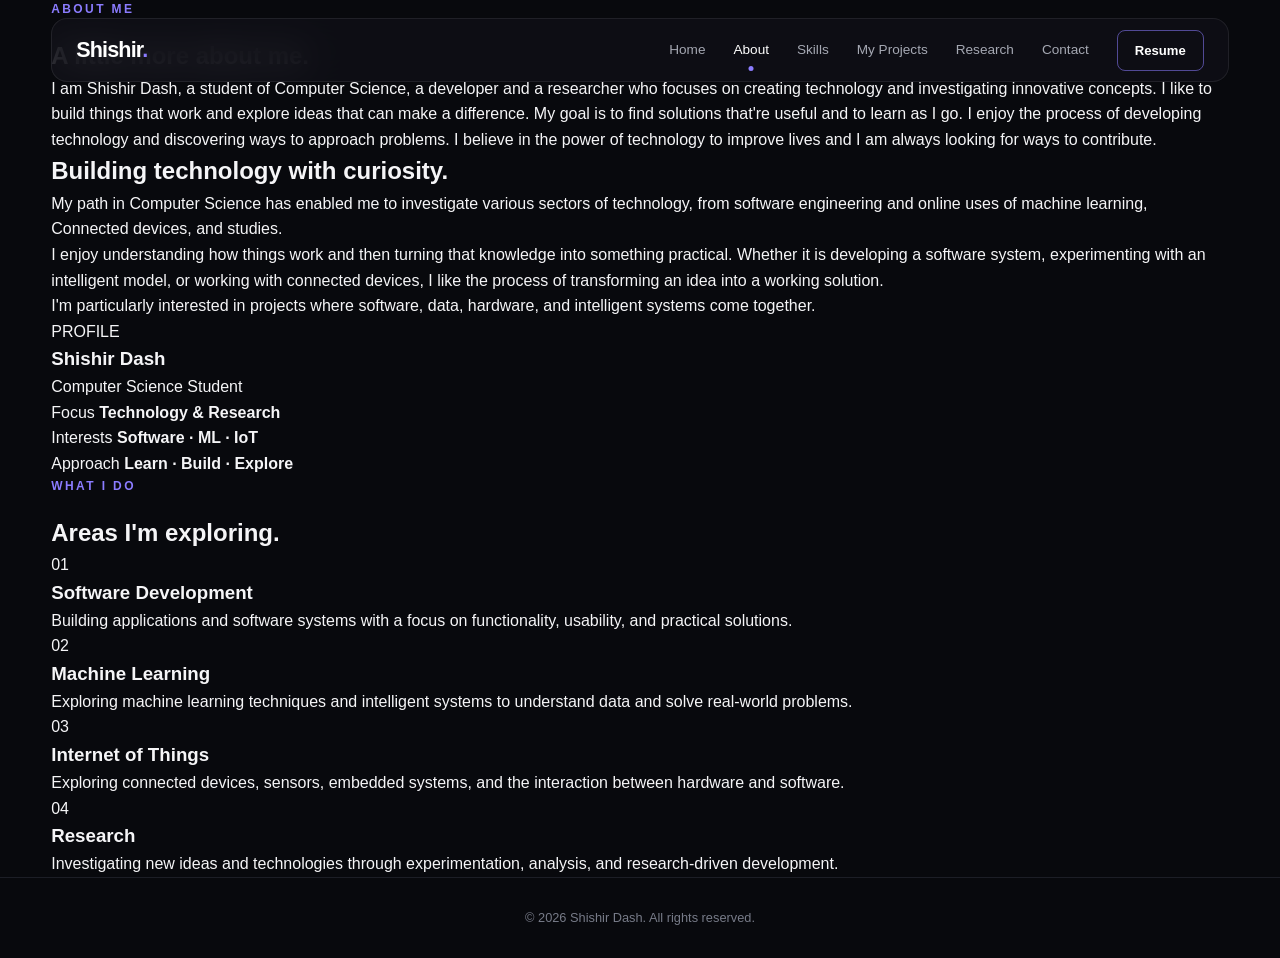
==== about.html @ 356324a4 "Create about.html" ====
<!DOCTYPE html>
<html lang="en">

<head>

    <meta charset="UTF-8">

    <meta name="viewport"
          content="width=device-width, initial-scale=1.0">

    <meta name="description"
          content="About Shishir Dash - Computer Science Student, Developer and Researcher">

    <title>About | Shishir Dash</title>

    <link rel="stylesheet" href="style.css">

</head>


<body>


    <!-- =====================================================
         NAVIGATION BAR
    ====================================================== -->

    <header class="navbar">

        <div class="nav-container">

            <a href="index.html" class="logo">
                Shishir<span>.</span>
            </a>


            <nav class="nav-links" id="navMenu">

                <a href="index.html"
                   class="nav-link">
                    Home
                </a>


                <a href="about.html"
                   class="nav-link active">
                    About
                </a>


                <a href="skills.html"
                   class="nav-link">
                    Skills
                </a>


                <a href="myproject.html"
                   class="nav-link">
                    My Projects
                </a>


                <a href="research.html"
                   class="nav-link">
                    Research
                </a>


                <a href="contact.html"
                   class="nav-link">
                    Contact
                </a>


                <a href="#"
                   class="resume-btn">
                    Resume
                </a>

            </nav>


            <button class="menu-toggle"
                    id="menuToggle"
                    aria-label="Open navigation menu">

                ☰

            </button>

        </div>

    </header>



    <!-- =====================================================
         MAIN CONTENT
    ====================================================== -->

    <main>


        <!-- =================================================
             ABOUT HERO
        ================================================== -->

        <section class="page-hero">

            <div class="container">


                <p class="section-label">
                    ABOUT ME
                </p>


                <h1>
                    A little more
                    <span>about me.</span>
                </h1>


                <p class="page-intro">

                    I am Shishir Dash, a student of Computer Science, a developer and a researcher 
                  who focuses on creating technology and investigating innovative concepts. 
                  I like to build things that work and explore ideas that can make a difference. 
                  My goal is to find solutions that're useful and to learn as I go. 
                  I enjoy the process of developing technology and discovering ways to approach problems. 
                  I believe in the power of technology to improve lives and I am always looking for ways to contribute.

                </p>

            </div>

        </section>



        <!-- =================================================
             ABOUT CONTENT
        ================================================== -->

        <section class="about-page">

            <div class="container">


                <div class="about-page-grid">


                    <!-- LEFT SIDE -->

                    <div class="about-main-text">


                        <h2>
                            Building technology
                            with curiosity.
                        </h2>


                        <p>

                            My path in Computer Science has enabled
                          
                          me to investigate various sectors of technology,
                          
                          from software engineering and online
                          
                          uses of machine learning,
                          
                          Connected devices, and studies.

                        </p>


                        <p>

                            I enjoy understanding how things work and
                            then turning that knowledge into something
                            practical. Whether it is developing a
                            software system, experimenting with an
                            intelligent model, or working with connected
                            devices, I like the process of transforming
                            an idea into a working solution.

                        </p>


                        <p>

                            I'm particularly interested in projects
                            where software, data, hardware, and
                            intelligent systems come together.

                        </p>


                    </div>



                    <!-- RIGHT SIDE -->

                    <div class="about-profile-card">


                        <div class="profile-card-top">

                            <span class="profile-dot"></span>

                            <span>
                                PROFILE
                            </span>

                        </div>


                        <div class="profile-card-content">

                            <h3>
                                Shishir Dash
                            </h3>


                            <p>
                                Computer Science Student
                            </p>


                        </div>


                        <div class="profile-details">


                            <div>

                                <span>
                                    Focus
                                </span>

                                <strong>
                                    Technology & Research
                                </strong>

                            </div>


                            <div>

                                <span>
                                    Interests
                                </span>

                                <strong>
                                    Software · ML · IoT
                                </strong>

                            </div>


                            <div>

                                <span>
                                    Approach
                                </span>

                                <strong>
                                    Learn · Build · Explore
                                </strong>

                            </div>


                        </div>

                    </div>


                </div>

            </div>

        </section>



        <!-- =================================================
             WHAT I DO
        ================================================== -->

        <section class="about-focus">

            <div class="container">


                <p class="section-label">
                    WHAT I DO
                </p>


                <h2>
                    Areas I'm exploring.
                </h2>


                <div class="focus-grid">


                    <div class="focus-card">

                        <span>01</span>

                        <h3>
                            Software Development
                        </h3>

                        <p>
                            Building applications and software
                            systems with a focus on functionality,
                            usability, and practical solutions.
                        </p>

                    </div>


                    <div class="focus-card">

                        <span>02</span>

                        <h3>
                            Machine Learning
                        </h3>

                        <p>
                            Exploring machine learning techniques
                            and intelligent systems to understand
                            data and solve real-world problems.
                        </p>

                    </div>


                    <div class="focus-card">

                        <span>03</span>

                        <h3>
                            Internet of Things
                        </h3>

                        <p>
                            Exploring connected devices, sensors,
                            embedded systems, and the interaction
                            between hardware and software.
                        </p>

                    </div>


                    <div class="focus-card">

                        <span>04</span>

                        <h3>
                            Research
                        </h3>

                        <p>
                            Investigating new ideas and technologies
                            through experimentation, analysis, and
                            research-driven development.
                        </p>

                    </div>


                </div>

            </div>

        </section>


    </main>



    <!-- =====================================================
         FOOTER
    ====================================================== -->

    <footer>

        <p>
            © 2026 Shishir Dash. All rights reserved.
        </p>

    </footer>



    <script src="script.js"></script>

</body>

</html>
---- style.css ----
/* =====================================================
   GLOBAL SETTINGS
===================================================== */

* {
    margin: 0;
    padding: 0;
    box-sizing: border-box;
}

html {
    scroll-behavior: smooth;
}

body {
    background-color: #08090d;
    color: #f5f5f7;

    font-family: Arial, Helvetica, sans-serif;

    line-height: 1.6;

    overflow-x: hidden;
}

a {
    text-decoration: none;
    color: inherit;
}

button {
    font-family: inherit;
}


/* =====================================================
   COLOR VARIABLES
===================================================== */

:root {

    --background: #08090d;

    --background-light: #101218;

    --card: #12141c;

    --text: #f5f5f7;

    --text-muted: #a5a8b3;

    --accent: #8b7cff;

    --accent-light: #b7afff;

    --border: #292c37;
}


/* =====================================================
   CONTAINER
===================================================== */

.container {

    width: min(92%, 1200px);

    margin: 0 auto;
}


/* =====================================================
   NAVIGATION BAR
===================================================== */

.navbar {

    position: fixed;

    top: 0;
    left: 0;

    width: 100%;

    z-index: 1000;

    padding: 18px 0;
}


/* Main navigation container */

.nav-container {

    width: min(92%, 1200px);

    height: 64px;

    margin: 0 auto;

    padding: 0 24px;

    display: flex;

    align-items: center;

    justify-content: space-between;

    background: rgba(15, 16, 23, 0.80);

    border: 1px solid rgba(255, 255, 255, 0.08);

    border-radius: 16px;

    backdrop-filter: blur(18px);

    -webkit-backdrop-filter: blur(18px);
}


/* =====================================================
   LOGO
===================================================== */

.logo {

    color: #ffffff;

    font-size: 1.35rem;

    font-weight: 700;

    letter-spacing: -0.04em;
}

.logo span {

    color: var(--accent);
}


/* =====================================================
   NAVIGATION LINKS
===================================================== */

.nav-links {

    display: flex;

    align-items: center;

    gap: 28px;
}

.nav-link {

    position: relative;

    color: var(--text-muted);

    font-size: 0.85rem;

    font-weight: 500;

    transition: color 0.25s ease;
}

.nav-link:hover {

    color: #ffffff;
}

.nav-link.active {

    color: #ffffff;
}


/* Active navigation indicator */

.nav-link.active::after {

    content: "";

    position: absolute;

    left: 50%;

    bottom: -10px;

    width: 5px;

    height: 5px;

    border-radius: 50%;

    background: var(--accent);

    transform: translateX(-50%);
}


/* =====================================================
   RESUME BUTTON
===================================================== */

.resume-btn {

    padding: 9px 17px;

    border: 1px solid rgba(139, 124, 255, 0.55);

    border-radius: 8px;

    color: #ffffff;

    font-size: 0.82rem;

    font-weight: 600;

    transition: all 0.25s ease;
}

.resume-btn:hover {

    background: var(--accent);

    border-color: var(--accent);
}


/* =====================================================
   MOBILE MENU BUTTON
===================================================== */

.menu-toggle {

    display: none;

    background: transparent;

    border: none;

    color: #ffffff;

    font-size: 1.5rem;

    cursor: pointer;
}


/* =====================================================
   HERO SECTION
===================================================== */

.hero {

    min-height: 100vh;

    padding-top: 150px;

    padding-bottom: 100px;

    display: flex;

    align-items: center;
}


/* Hero layout */

.hero-container {

    width: min(92%, 1200px);

    margin: 0 auto;

    display: grid;

    grid-template-columns: 1.1fr 0.9fr;

    align-items: center;

    gap: 80px;
}


/* =====================================================
   HERO CONTENT
===================================================== */

.hero-content {

    max-width: 680px;
}

.hero-intro {

    color: var(--accent);

    font-size: 0.75rem;

    font-weight: 700;

    letter-spacing: 0.2em;

    margin-bottom: 20px;
}

.hero h1 {

    font-size: clamp(3.5rem, 7vw, 6.5rem);

    line-height: 0.95;

    letter-spacing: -0.07em;

    font-weight: 800;

    color: #ffffff;
}

.hero h2 {

    margin-top: 28px;

    max-width: 650px;

    font-size: clamp(1.5rem, 3vw, 2.4rem);

    line-height: 1.2;

    letter-spacing: -0.04em;

    font-weight: 500;

    color: #d7d8df;
}

.hero h2 span {

    color: var(--accent);
}

.hero-description {

    max-width: 570px;

    margin-top: 25px;

    color: var(--text-muted);

    font-size: 1rem;

    line-height: 1.8;
}


/* =====================================================
   HERO BUTTONS
===================================================== */

.hero-buttons {

    display: flex;

    gap: 12px;

    margin-top: 32px;

    flex-wrap: wrap;
}

.btn {

    display: inline-flex;

    align-items: center;

    justify-content: center;

    padding: 12px 20px;

    border-radius: 9px;

    font-size: 0.85rem;

    font-weight: 700;

    transition: all 0.25s ease;
}


/* Primary button */

.btn-primary {

    background: #ffffff;

    color: #08090d;
}

.btn-primary:hover {

    transform: translateY(-3px);

    background: var(--accent);

    color: #ffffff;
}


/* Secondary button */

.btn-secondary {

    border: 1px solid var(--border);

    color: #ffffff;
}

.btn-secondary:hover {

    transform: translateY(-3px);

    border-color: var(--accent);

    color: var(--accent-light);
}


/* =====================================================
   SOCIAL LINKS
===================================================== */

.hero-social {

    display: flex;

    gap: 25px;

    margin-top: 30px;
}

.hero-social a {

    color: #777b88;

    font-size: 0.8rem;

    transition: color 0.25s ease;
}

.hero-social a:hover {

    color: #ffffff;
}


/* =====================================================
   HERO VISUAL
===================================================== */

.hero-visual {

    display: flex;

    justify-content: center;

    align-items: center;
}


/* =====================================================
   HERO CARD
===================================================== */

.hero-card {

    width: 100%;

    max-width: 430px;

    min-height: 420px;

    padding: 30px;

    display: flex;

    flex-direction: column;

    justify-content: space-between;

    background: var(--card);

    border: 1px solid var(--border);

    border-radius: 24px;

    box-shadow:
        0 30px 80px rgba(0, 0, 0, 0.35);

    position: relative;

    overflow: hidden;
}


/* Card decorative glow */

.hero-card::before {

    content: "";

    position: absolute;

    width: 220px;

    height: 220px;

    top: -80px;

    right: -60px;

    background: var(--accent);

    opacity: 0.12;

    border-radius: 50%;

    filter: blur(50px);
}


/* =====================================================
   HERO CARD TOP
===================================================== */

.hero-card-top {

    display: flex;

    align-items: center;

    gap: 10px;

    color: var(--text-muted);

    font-size: 0.75rem;
}

.status-dot {

    width: 8px;

    height: 8px;

    border-radius: 50%;

    background: var(--accent);

    box-shadow:
        0 0 12px var(--accent);
}


/* =====================================================
   HERO CARD CONTENT
===================================================== */

.hero-card-content {

    position: relative;

    z-index: 1;
}

.code-symbol {

    display: block;

    margin-bottom: 25px;

    color: var(--accent);

    font-family: monospace;

    font-size: 3rem;
}

.hero-card-content h3 {

    font-size: 2.5rem;

    line-height: 1.05;

    letter-spacing: -0.05em;
}

.hero-card-content h3 span {

    color: var(--accent);
}


/* =====================================================
   HERO CARD TECHNOLOGIES
===================================================== */

.hero-card-bottom {

    display: flex;

    gap: 8px;

    flex-wrap: wrap;
}

.hero-card-bottom span {

    padding: 6px 10px;

    border: 1px solid var(--border);

    border-radius: 50px;

    color: var(--text-muted);

    font-size: 0.7rem;
}


/* =====================================================
   ABOUT SECTION
===================================================== */

.about {

    padding: 120px 0;

    border-top: 1px solid #1c1e26;
}

.about-container {

    width: 92%;

    max-width: 1200px;

    margin: 0 auto;
}


/* =====================================================
   ABOUT HEADING
===================================================== */

.about-heading {

    max-width: 700px;

    margin-bottom: 70px;
}

.section-label {

    margin-bottom: 18px;

    color: var(--accent);

    font-size: 0.75rem;

    font-weight: 700;

    letter-spacing: 0.2em;
}

.about-heading h2 {

    font-size: clamp(2.5rem, 5vw, 4.5rem);

    line-height: 1.05;

    letter-spacing: -0.06em;

    color: #ffffff;
}

.about-heading h2 span {

    color: var(--accent);
}


/* =====================================================
   ABOUT CONTENT
===================================================== */

.about-content {

    display: grid;

    grid-template-columns: 0.9fr 1.1fr;

    gap: 80px;

    align-items: start;
}


/* =====================================================
   ABOUT TEXT
===================================================== */

.about-text {

    max-width: 550px;
}

.about-text p {

    margin-bottom: 22px;

    color: var(--text-muted);

    font-size: 1rem;

    line-height: 1.9;
}


/* =====================================================
   INTEREST CARDS
===================================================== */

.about-interests {

    display: grid;

    grid-template-columns: 1fr 1fr;

    gap: 16px;
}

.interest-card {

    padding: 28px;

    background: var(--background-light);

    border: 1px solid var(--border);

    border-radius: 16px;

    transition:
        transform 0.25s ease,
        border-color 0.25s ease;
}

.interest-card:hover {

    transform: translateY(-5px);

    border-color: var(--accent);
}

.interest-number {

    display: block;

    margin-bottom: 25px;

    color: var(--accent);

    font-family: monospace;

    font-size: 0.75rem;
}

.interest-card h3 {

    margin-bottom: 10px;

    color: #ffffff;

    font-size: 1.05rem;
}

.interest-card p {

    color: #777b88;

    font-size: 0.85rem;

    line-height: 1.6;
}


/* =====================================================
   SKILLS SECTION
===================================================== */

.skills {

    padding: 120px 0;

    border-top: 1px solid #1c1e26;
}

.skills h2 {

    margin-top: 10px;

    color: #ffffff;

    font-size: clamp(2.5rem, 5vw, 4rem);

    line-height: 1.05;

    letter-spacing: -0.05em;
}


/* =====================================================
   RESEARCH SECTION
===================================================== */

.research {

    padding: 120px 0;

    border-top: 1px solid #1c1e26;
}

.research h2 {

    margin-top: 10px;

    color: #ffffff;

    font-size: clamp(2.5rem, 5vw, 4rem);

    line-height: 1.05;

    letter-spacing: -0.05em;
}


/* =====================================================
   CONTACT SECTION
===================================================== */

.contact {

    padding: 120px 0;

    border-top: 1px solid #1c1e26;
}

.contact h2 {

    margin-top: 10px;

    color: #ffffff;

    font-size: clamp(2.5rem, 5vw, 4rem);

    line-height: 1.05;

    letter-spacing: -0.05em;
}


/* =====================================================
   FOOTER
===================================================== */

footer {

    padding: 30px 0;

    border-top: 1px solid #1c1e26;

    text-align: center;

    color: #777b88;

    font-size: 0.8rem;
}


/* =====================================================
   TABLET RESPONSIVE
===================================================== */

@media (max-width: 900px) {

    .hero-container {

        grid-template-columns: 1fr;

        gap: 60px;
    }

    .hero-content {

        max-width: 700px;
    }

    .hero-visual {

        justify-content: flex-start;
    }

    .about-content {

        grid-template-columns: 1fr;

        gap: 50px;
    }
}


/* =====================================================
   MOBILE NAVIGATION
===================================================== */

@media (max-width: 800px) {

    .nav-links {

        position: absolute;

        top: 78px;

        left: 0;

        width: 100%;

        padding: 25px;

        display: none;

        flex-direction: column;

        align-items: flex-start;

        gap: 20px;

        background: rgba(15, 16, 23, 0.97);

        border: 1px solid rgba(255, 255, 255, 0.08);

        border-radius: 14px;

        backdrop-filter: blur(18px);

        -webkit-backdrop-filter: blur(18px);
    }

    .nav-links.open {

        display: flex;
    }

    .menu-toggle {

        display: block;
    }
}


/* =====================================================
   MOBILE
===================================================== */

@media (max-width: 600px) {

    .navbar {

        padding: 12px 0;
    }

    .nav-container {

        height: 60px;

        padding: 0 18px;
    }

    .hero {

        padding-top: 140px;

        padding-bottom: 70px;
    }

    .hero-container {

        width: min(92%, 1200px);
    }

    .hero h1 {

        font-size: 3.5rem;
    }

    .hero h2 {

        font-size: 1.5rem;
    }

    .hero-description {

        font-size: 0.9rem;
    }

    .hero-buttons {

        flex-direction: column;

        align-items: stretch;
    }

    .btn {

        width: 100%;
    }

    .hero-card {

        min-height: 350px;

        padding: 25px;
    }

    .hero-card-content h3 {

        font-size: 2rem;
    }

    .code-symbol {

        font-size: 2.5rem;
    }

    .about {

        padding: 90px 0;
    }

    .about-heading {

        margin-bottom: 50px;
    }

    .about-interests {

        grid-template-columns: 1fr;
    }

    .interest-card {

        padding: 24px;
    }

    .skills,
    .research,
    .contact {

        padding: 90px 0;
    }

}
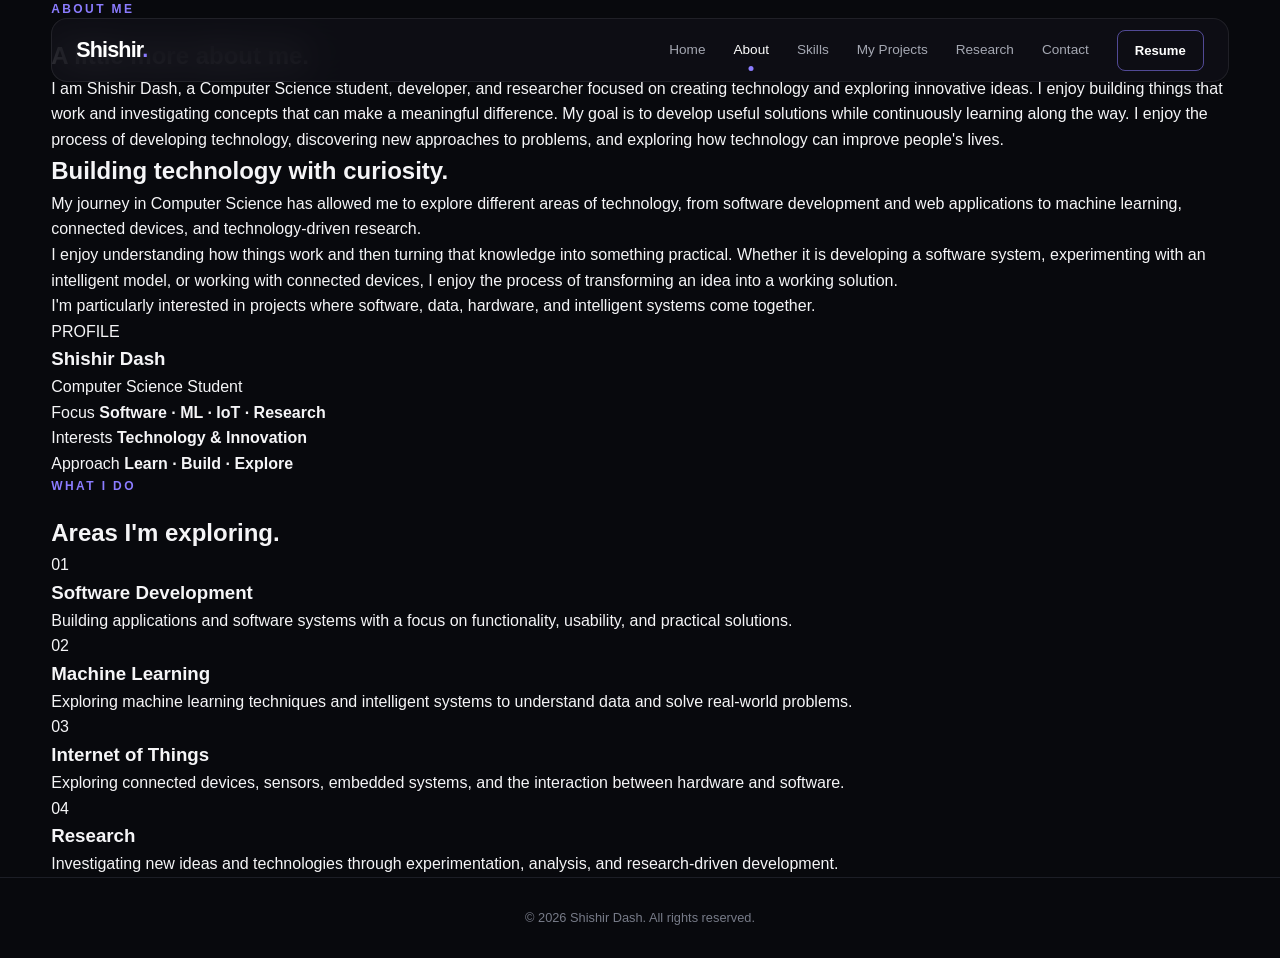
==== commit 2015ade1: "Revise content in about.html for improved readability Refactor about me section for clarity and conc" ====
--- a/about.html
+++ b/about.html
@@ -29,11 +29,16 @@
 
         <div class="nav-container">
 
+
+            <!-- Logo -->
+
             <a href="index.html" class="logo">
                 Shishir<span>.</span>
             </a>
 
 
+            <!-- Navigation Links -->
+
             <nav class="nav-links" id="navMenu">
 
                 <a href="index.html"
@@ -80,6 +85,8 @@
             </nav>
 
 
+            <!-- Mobile Menu Button -->
+
             <button class="menu-toggle"
                     id="menuToggle"
                     aria-label="Open navigation menu">
@@ -116,19 +123,25 @@
 
 
                 <h1>
+
                     A little more
                     <span>about me.</span>
+
                 </h1>
 
 
                 <p class="page-intro">
 
-                    I am Shishir Dash, a student of Computer Science, a developer and a researcher 
-                  who focuses on creating technology and investigating innovative concepts. 
-                  I like to build things that work and explore ideas that can make a difference. 
-                  My goal is to find solutions that're useful and to learn as I go. 
-                  I enjoy the process of developing technology and discovering ways to approach problems. 
-                  I believe in the power of technology to improve lives and I am always looking for ways to contribute.
+                    I am Shishir Dash, a Computer Science student,
+                    developer, and researcher focused on creating
+                    technology and exploring innovative ideas. I enjoy
+                    building things that work and investigating concepts
+                    that can make a meaningful difference. My goal is to
+                    develop useful solutions while continuously learning
+                    along the way. I enjoy the process of developing
+                    technology, discovering new approaches to problems,
+                    and exploring how technology can improve people's
+                    lives.
 
                 </p>
 
@@ -156,22 +169,20 @@
 
 
                         <h2>
+
                             Building technology
                             with curiosity.
+
                         </h2>
 
 
                         <p>
 
-                            My path in Computer Science has enabled
-                          
-                          me to investigate various sectors of technology,
-                          
-                          from software engineering and online
-                          
-                          uses of machine learning,
-                          
-                          Connected devices, and studies.
+                            My journey in Computer Science has allowed
+                            me to explore different areas of technology,
+                            from software development and web applications
+                            to machine learning, connected devices, and
+                            technology-driven research.
 
                         </p>
 
@@ -183,7 +194,7 @@
                             practical. Whether it is developing a
                             software system, experimenting with an
                             intelligent model, or working with connected
-                            devices, I like the process of transforming
+                            devices, I enjoy the process of transforming
                             an idea into a working solution.
 
                         </p>
@@ -229,7 +240,6 @@
                                 Computer Science Student
                             </p>
 
-
                         </div>
 
 
@@ -243,7 +253,7 @@
                                 </span>
 
                                 <strong>
-                                    Technology & Research
+                                    Software · ML · IoT · Research
                                 </strong>
 
                             </div>
@@ -256,7 +266,7 @@
                                 </span>
 
                                 <strong>
-                                    Software · ML · IoT
+                                    Technology & Innovation
                                 </strong>
 
                             </div>
@@ -310,69 +320,104 @@
                 <div class="focus-grid">
 
 
+                    <!-- SOFTWARE DEVELOPMENT -->
+
                     <div class="focus-card">
 
-                        <span>01</span>
+                        <span>
+                            01
+                        </span>
+
 
                         <h3>
                             Software Development
                         </h3>
 
-                        <p>
+
+                        <p>
+
                             Building applications and software
                             systems with a focus on functionality,
                             usability, and practical solutions.
-                        </p>
-
-                    </div>
-
+
+                        </p>
+
+                    </div>
+
+
+
+                    <!-- MACHINE LEARNING -->
 
                     <div class="focus-card">
 
-                        <span>02</span>
+                        <span>
+                            02
+                        </span>
+
 
                         <h3>
                             Machine Learning
                         </h3>
 
-                        <p>
+
+                        <p>
+
                             Exploring machine learning techniques
                             and intelligent systems to understand
                             data and solve real-world problems.
-                        </p>
-
-                    </div>
-
+
+                        </p>
+
+                    </div>
+
+
+
+                    <!-- INTERNET OF THINGS -->
 
                     <div class="focus-card">
 
-                        <span>03</span>
+                        <span>
+                            03
+                        </span>
+
 
                         <h3>
                             Internet of Things
                         </h3>
 
-                        <p>
+
+                        <p>
+
                             Exploring connected devices, sensors,
                             embedded systems, and the interaction
                             between hardware and software.
-                        </p>
-
-                    </div>
-
+
+                        </p>
+
+                    </div>
+
+
+
+                    <!-- RESEARCH -->
 
                     <div class="focus-card">
 
-                        <span>04</span>
+                        <span>
+                            04
+                        </span>
+
 
                         <h3>
                             Research
                         </h3>
 
-                        <p>
+
+                        <p>
+
                             Investigating new ideas and technologies
                             through experimentation, analysis, and
                             research-driven development.
+
                         </p>
 
                     </div>
@@ -403,8 +448,13 @@
 
 
 
+    <!-- =====================================================
+         JAVASCRIPT
+    ====================================================== -->
+
     <script src="script.js"></script>
 
+
 </body>
 
 </html>
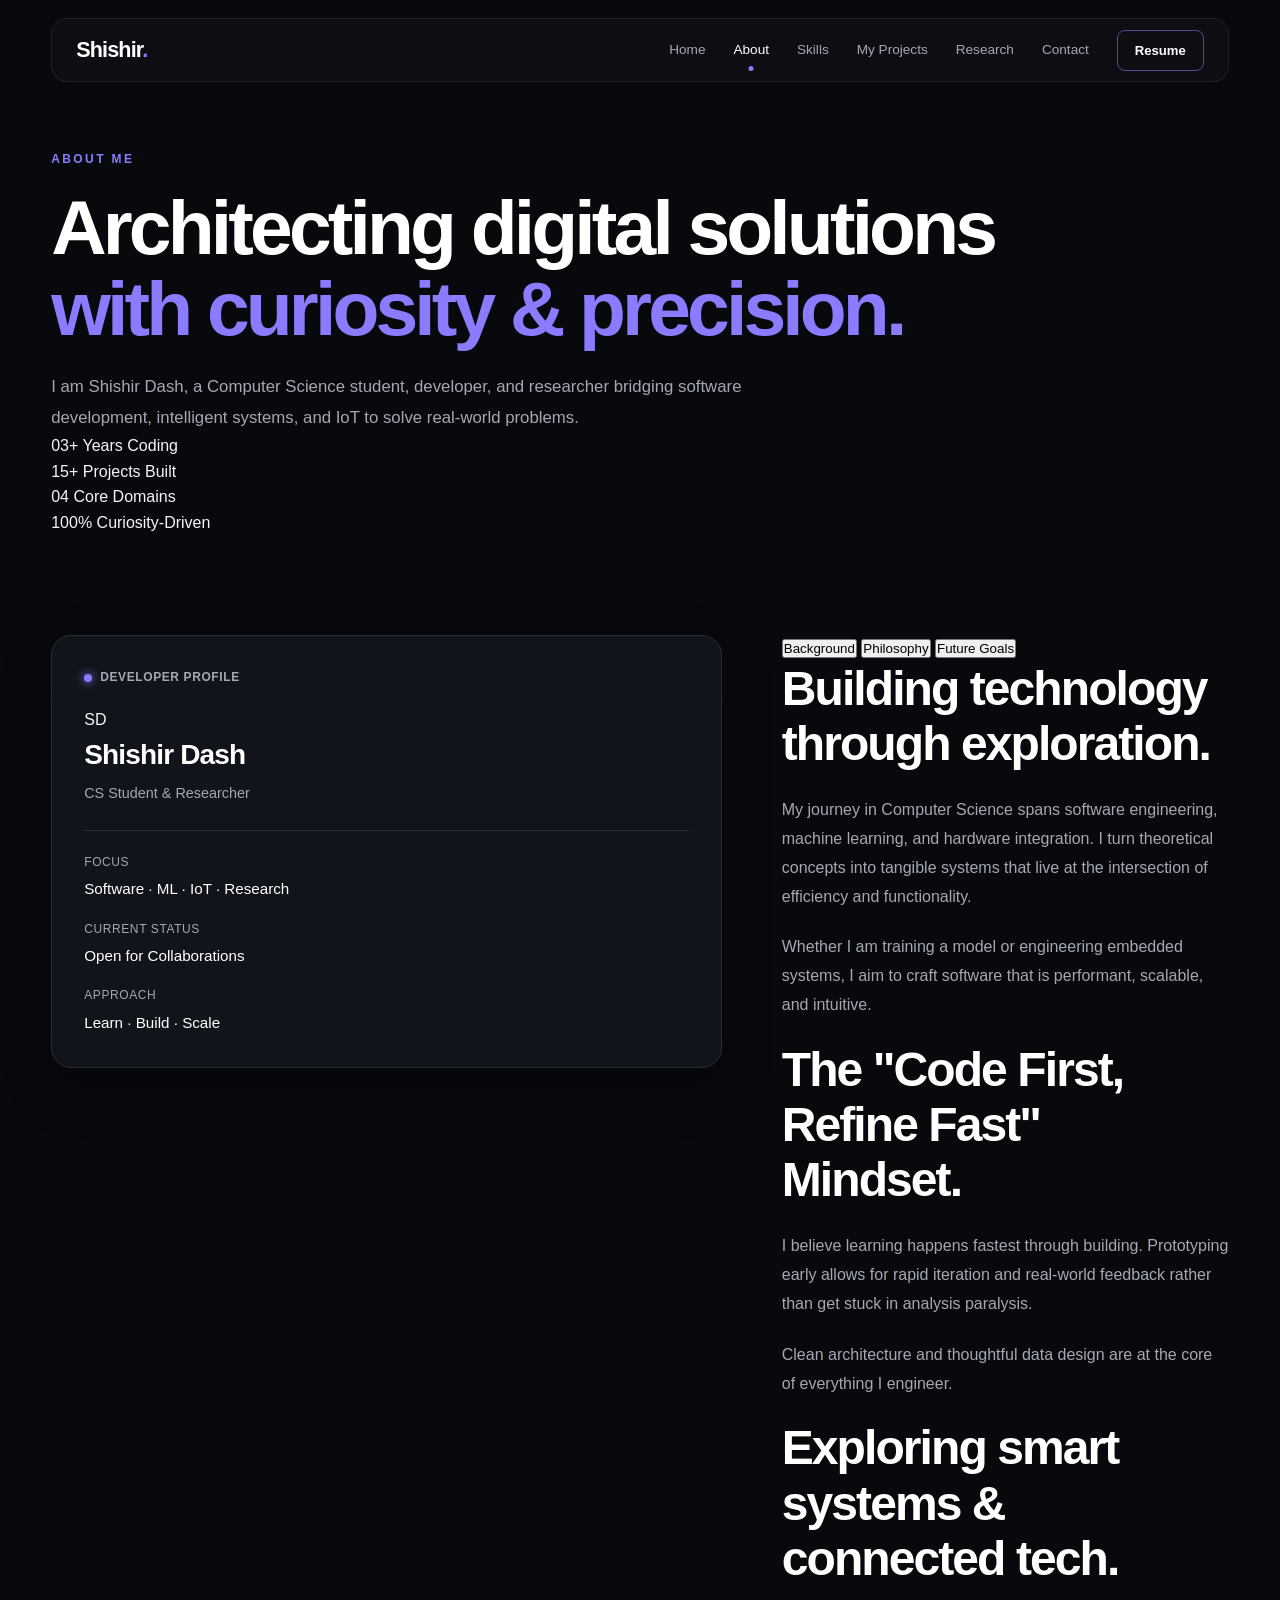
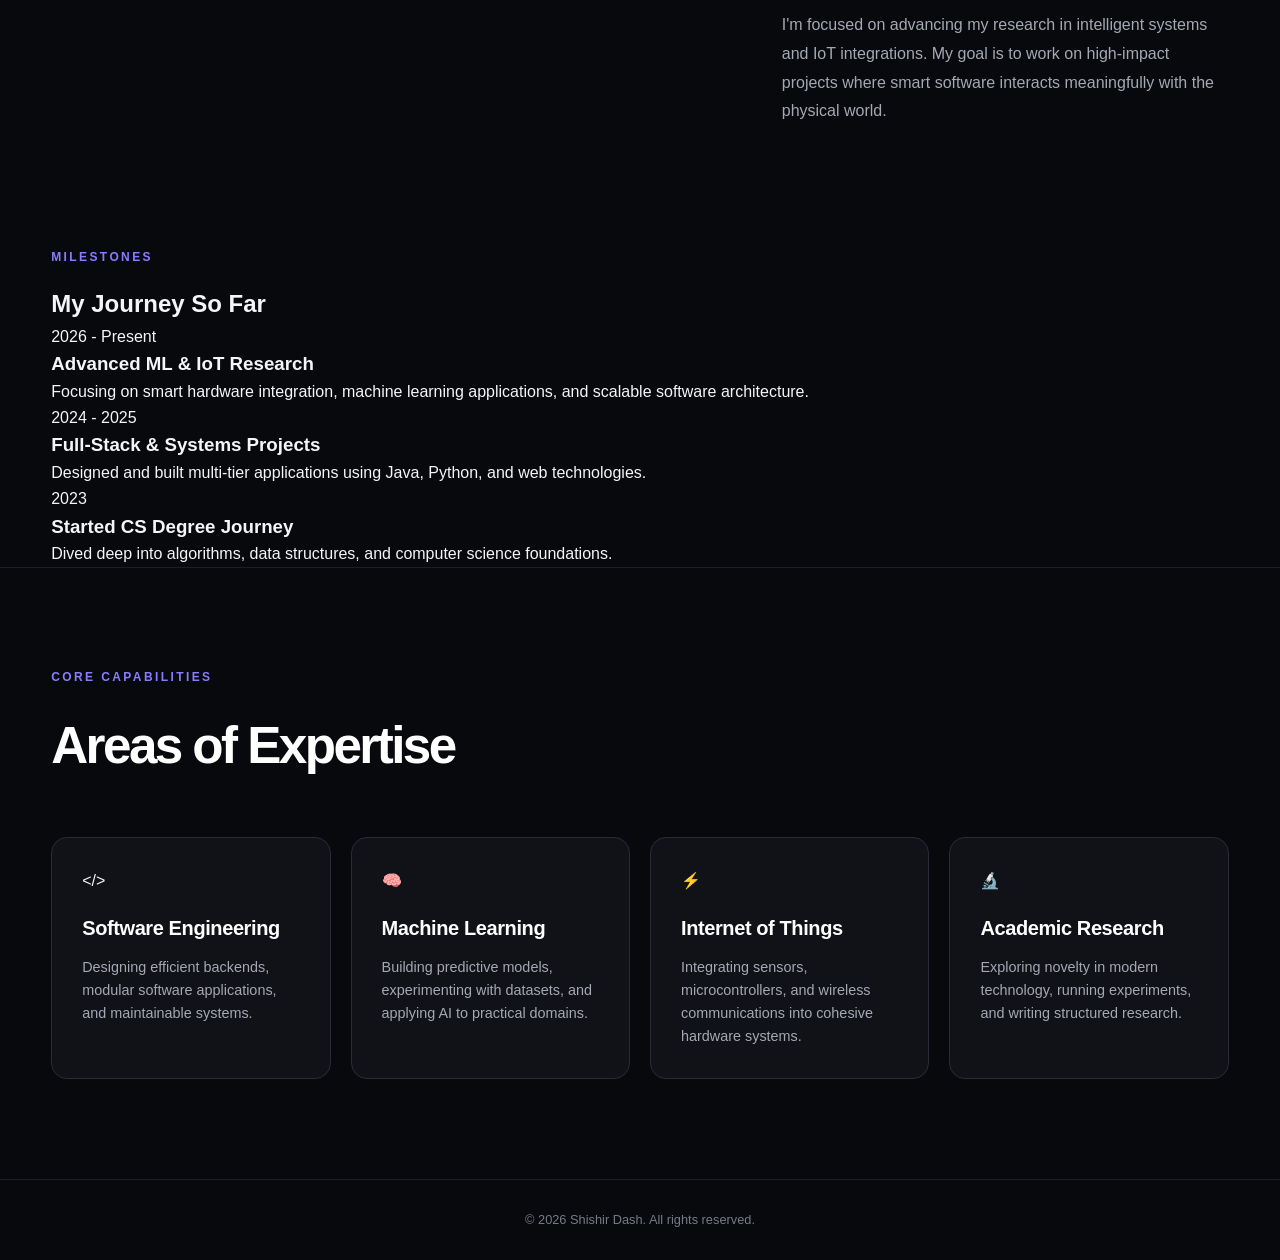
==== commit e27ab22f: "Refactor about.html for improved structure and clarity Updated the about.html file to improve struct" ====
--- a/about.html
+++ b/about.html
@@ -2,459 +2,219 @@
 <html lang="en">
 
 <head>
-
     <meta charset="UTF-8">
-
-    <meta name="viewport"
-          content="width=device-width, initial-scale=1.0">
-
-    <meta name="description"
-          content="About Shishir Dash - Computer Science Student, Developer and Researcher">
-
+    <meta name="viewport" content="width=device-width, initial-scale=1.0">
+    <meta name="description" content="About Shishir Dash - Computer Science Student, Developer and Researcher">
     <title>About | Shishir Dash</title>
-
     <link rel="stylesheet" href="style.css">
-
 </head>
 
-
 <body>
-
 
     <!-- =====================================================
          NAVIGATION BAR
     ====================================================== -->
-
     <header class="navbar">
-
         <div class="nav-container">
-
-
-            <!-- Logo -->
-
-            <a href="index.html" class="logo">
-                Shishir<span>.</span>
-            </a>
-
-
-            <!-- Navigation Links -->
+            <a href="index.html" class="logo">Shishir<span>.</span></a>
 
             <nav class="nav-links" id="navMenu">
-
-                <a href="index.html"
-                   class="nav-link">
-                    Home
-                </a>
-
-
-                <a href="about.html"
-                   class="nav-link active">
-                    About
-                </a>
-
-
-                <a href="skills.html"
-                   class="nav-link">
-                    Skills
-                </a>
-
-
-                <a href="myproject.html"
-                   class="nav-link">
-                    My Projects
-                </a>
-
-
-                <a href="research.html"
-                   class="nav-link">
-                    Research
-                </a>
-
-
-                <a href="contact.html"
-                   class="nav-link">
-                    Contact
-                </a>
-
-
-                <a href="#"
-                   class="resume-btn">
-                    Resume
-                </a>
-
+                <a href="index.html" class="nav-link">Home</a>
+                <a href="about.html" class="nav-link active">About</a>
+                <a href="skills.html" class="nav-link">Skills</a>
+                <a href="myproject.html" class="nav-link">My Projects</a>
+                <a href="research.html" class="nav-link">Research</a>
+                <a href="contact.html" class="nav-link">Contact</a>
+                <a href="#" class="resume-btn">Resume</a>
             </nav>
 
-
-            <!-- Mobile Menu Button -->
-
-            <button class="menu-toggle"
-                    id="menuToggle"
-                    aria-label="Open navigation menu">
-
-                ☰
-
-            </button>
-
+            <button class="menu-toggle" idmenuToggle" aria-label="Open navigation menu">☰</button>
         </div>
-
     </header>
 
-
-
-    <!-- =====================================================
-         MAIN CONTENT
-    ====================================================== -->
-
     <main>
-
-
-        <!-- =================================================
-             ABOUT HERO
-        ================================================== -->
-
+        <!-- =================================================
+             PAGE HERO & STATS
+        ================================================== -->
         <section class="page-hero">
-
-            <div class="container">
-
-
-                <p class="section-label">
-                    ABOUT ME
+            <div class="container">
+                <p class="section-label">ABOUT ME</p>
+                <h1>Architecting digital solutions <br><span>with curiosity & precision.</span></h1>
+                <p class="page-intro">
+                    I am Shishir Dash, a Computer Science student, developer, and researcher bridging software development, intelligent systems, and IoT to solve real-world problems.
                 </p>
 
-
-                <h1>
-
-                    A little more
-                    <span>about me.</span>
-
-                </h1>
-
-
-                <p class="page-intro">
-
-                    I am Shishir Dash, a Computer Science student,
-                    developer, and researcher focused on creating
-                    technology and exploring innovative ideas. I enjoy
-                    building things that work and investigating concepts
-                    that can make a meaningful difference. My goal is to
-                    develop useful solutions while continuously learning
-                    along the way. I enjoy the process of developing
-                    technology, discovering new approaches to problems,
-                    and exploring how technology can improve people's
-                    lives.
-
-                </p>
-
-            </div>
-
-        </section>
-
-
-
-        <!-- =================================================
-             ABOUT CONTENT
-        ================================================== -->
-
+                <!-- Dynamic Quick Stats Grid -->
+                <div class="about-stats-grid">
+                    <div class="stat-card">
+                        <span class="stat-number">03+</span>
+                        <span class="stat-label">Years Coding</span>
+                    </div>
+                    <div class="stat-card">
+                        <span class="stat-number">15+</span>
+                        <span class="stat-label">Projects Built</span>
+                    </div>
+                    <div class="stat-card">
+                        <span class="stat-number">04</span>
+                        <span class="stat-label">Core Domains</span>
+                    </div>
+                    <div class="stat-card">
+                        <span class="stat-number">100%</span>
+                        <span class="stat-label">Curiosity-Driven</span>
+                    </div>
+                </div>
+            </div>
+        </section>
+
+        <!-- =================================================
+             MAIN ABOUT SECTION (PROFILE & TABBED TEXT)
+        ================================================== -->
         <section class="about-page">
-
-            <div class="container">
-
-
+            <div class="container">
                 <div class="about-page-grid">
-
-
-                    <!-- LEFT SIDE -->
-
+                    
+                    <!-- LEFT SIDE: Profile Visual Card -->
+                    <div class="about-profile-card">
+                        <div class="profile-card-top">
+                            <span class="profile-dot"></span>
+                            <span>DEVELOPER PROFILE</span>
+                        </div>
+
+                        <div class="profile-avatar-placeholder">
+                            <span>SD</span>
+                        </div>
+
+                        <div class="profile-card-content">
+                            <h3>Shishir Dash</h3>
+                            <p class="profile-title">CS Student & Researcher</p>
+                        </div>
+
+                        <div class="profile-details">
+                            <div class="detail-item">
+                                <span>Focus</span>
+                                <strong>Software · ML · IoT · Research</strong>
+                            </div>
+                            <div class="detail-item">
+                                <span>Current Status</span>
+                                <strong class="accent-text">Open for Collaborations</strong>
+                            </div>
+                            <div class="detail-item">
+                                <span>Approach</span>
+                                <strong>Learn · Build · Scale</strong>
+                            </div>
+                        </div>
+                    </div>
+
+                    <!-- RIGHT SIDE: Narrative & Interactive Tabs -->
                     <div class="about-main-text">
-
-
-                        <h2>
-
-                            Building technology
-                            with curiosity.
-
-                        </h2>
-
-
-                        <p>
-
-                            My journey in Computer Science has allowed
-                            me to explore different areas of technology,
-                            from software development and web applications
-                            to machine learning, connected devices, and
-                            technology-driven research.
-
-                        </p>
-
-
-                        <p>
-
-                            I enjoy understanding how things work and
-                            then turning that knowledge into something
-                            practical. Whether it is developing a
-                            software system, experimenting with an
-                            intelligent model, or working with connected
-                            devices, I enjoy the process of transforming
-                            an idea into a working solution.
-
-                        </p>
-
-
-                        <p>
-
-                            I'm particularly interested in projects
-                            where software, data, hardware, and
-                            intelligent systems come together.
-
-                        </p>
-
-
-                    </div>
-
-
-
-                    <!-- RIGHT SIDE -->
-
-                    <div class="about-profile-card">
-
-
-                        <div class="profile-card-top">
-
-                            <span class="profile-dot"></span>
-
-                            <span>
-                                PROFILE
-                            </span>
-
-                        </div>
-
-
-                        <div class="profile-card-content">
-
-                            <h3>
-                                Shishir Dash
-                            </h3>
-
-
-                            <p>
-                                Computer Science Student
-                            </p>
-
-                        </div>
-
-
-                        <div class="profile-details">
-
-
-                            <div>
-
-                                <span>
-                                    Focus
-                                </span>
-
-                                <strong>
-                                    Software · ML · IoT · Research
-                                </strong>
-
-                            </div>
-
-
-                            <div>
-
-                                <span>
-                                    Interests
-                                </span>
-
-                                <strong>
-                                    Technology & Innovation
-                                </strong>
-
-                            </div>
-
-
-                            <div>
-
-                                <span>
-                                    Approach
-                                </span>
-
-                                <strong>
-                                    Learn · Build · Explore
-                                </strong>
-
-                            </div>
-
-
-                        </div>
-
-                    </div>
-
-
-                </div>
-
-            </div>
-
-        </section>
-
-
-
-        <!-- =================================================
-             WHAT I DO
-        ================================================== -->
-
+                        <div class="about-tabs">
+                            <button class="tab-btn active" onclick="openTab(event, 'background')">Background</button>
+                            <button class="tab-btn" onclick="openTab(event, 'philosophy')">Philosophy</button>
+                            <button class="tab-btn" onclick="openTab(event, 'goals')">Future Goals</button>
+                        </div>
+
+                        <div id="background" class="tab-content active">
+                            <h2>Building technology through exploration.</h2>
+                            <p>My journey in Computer Science spans software engineering, machine learning, and hardware integration. I turn theoretical concepts into tangible systems that live at the intersection of efficiency and functionality.</p>
+                            <p>Whether I am training a model or engineering embedded systems, I aim to craft software that is performant, scalable, and intuitive.</p>
+                        </div>
+
+                        <div id="philosophy" class="tab-content">
+                            <h2>The "Code First, Refine Fast" Mindset.</h2>
+                            <p>I believe learning happens fastest through building. Prototyping early allows for rapid iteration and real-world feedback rather than get stuck in analysis paralysis.</p>
+                            <p>Clean architecture and thoughtful data design are at the core of everything I engineer.</p>
+                        </div>
+
+                        <div id="goals" class="tab-content">
+                            <h2>Exploring smart systems & connected tech.</h2>
+                            <p>I'm focused on advancing my research in intelligent systems and IoT integrations. My goal is to work on high-impact projects where smart software interacts meaningfully with the physical world.</p>
+                        </div>
+                    </div>
+
+                </div>
+            </div>
+        </section>
+
+        <!-- =================================================
+             EXPERIENCE / TIMELINE SECTION
+        ================================================== -->
+        <section class="about-timeline">
+            <div class="container">
+                <p class="section-label">MILESTONES</p>
+                <h2>My Journey So Far</h2>
+
+                <div class="timeline-container">
+                    <div class="timeline-item">
+                        <div class="timeline-dot"></div>
+                        <div class="timeline-date">2026 - Present</div>
+                        <div class="timeline-content">
+                            <h3>Advanced ML & IoT Research</h3>
+                            <p>Focusing on smart hardware integration, machine learning applications, and scalable software architecture.</p>
+                        </div>
+                    </div>
+
+                    <div class="timeline-item">
+                        <div class="timeline-dot"></div>
+                        <div class="timeline-date">2024 - 2025</div>
+                        <div class="timeline-content">
+                            <h3>Full-Stack & Systems Projects</h3>
+                            <p>Designed and built multi-tier applications using Java, Python, and web technologies.</p>
+                        </div>
+                    </div>
+
+                    <div class="timeline-item">
+                        <div class="timeline-dot"></div>
+                        <div class="timeline-date">2023</div>
+                        <div class="timeline-content">
+                            <h3>Started CS Degree Journey</h3>
+                            <p>Dived deep into algorithms, data structures, and computer science foundations.</p>
+                        </div>
+                    </div>
+                </div>
+            </div>
+        </section>
+
+        <!-- =================================================
+             WHAT I DO GRID
+        ================================================== -->
         <section class="about-focus">
-
-            <div class="container">
-
-
-                <p class="section-label">
-                    WHAT I DO
-                </p>
-
-
-                <h2>
-                    Areas I'm exploring.
-                </h2>
-
+            <div class="container">
+                <p class="section-label">CORE CAPABILITIES</p>
+                <h2>Areas of Expertise</h2>
 
                 <div class="focus-grid">
-
-
-                    <!-- SOFTWARE DEVELOPMENT -->
-
-                    <div class="focus-card">
-
-                        <span>
-                            01
-                        </span>
-
-
-                        <h3>
-                            Software Development
-                        </h3>
-
-
-                        <p>
-
-                            Building applications and software
-                            systems with a focus on functionality,
-                            usability, and practical solutions.
-
-                        </p>
-
-                    </div>
-
-
-
-                    <!-- MACHINE LEARNING -->
-
-                    <div class="focus-card">
-
-                        <span>
-                            02
-                        </span>
-
-
-                        <h3>
-                            Machine Learning
-                        </h3>
-
-
-                        <p>
-
-                            Exploring machine learning techniques
-                            and intelligent systems to understand
-                            data and solve real-world problems.
-
-                        </p>
-
-                    </div>
-
-
-
-                    <!-- INTERNET OF THINGS -->
-
-                    <div class="focus-card">
-
-                        <span>
-                            03
-                        </span>
-
-
-                        <h3>
-                            Internet of Things
-                        </h3>
-
-
-                        <p>
-
-                            Exploring connected devices, sensors,
-                            embedded systems, and the interaction
-                            between hardware and software.
-
-                        </p>
-
-                    </div>
-
-
-
-                    <!-- RESEARCH -->
-
-                    <div class="focus-card">
-
-                        <span>
-                            04
-                        </span>
-
-
-                        <h3>
-                            Research
-                        </h3>
-
-
-                        <p>
-
-                            Investigating new ideas and technologies
-                            through experimentation, analysis, and
-                            research-driven development.
-
-                        </p>
-
-                    </div>
-
-
-                </div>
-
-            </div>
-
-        </section>
-
-
+                    <div class="focus-card">
+                        <div class="focus-icon">&lt;/&gt;</div>
+                        <h3>Software Engineering</h3>
+                        <p>Designing efficient backends, modular software applications, and maintainable systems.</p>
+                    </div>
+
+                    <div class="focus-card">
+                        <div class="focus-icon">🧠</div>
+                        <h3>Machine Learning</h3>
+                        <p>Building predictive models, experimenting with datasets, and applying AI to practical domains.</p>
+                    </div>
+
+                    <div class="focus-card">
+                        <div class="focus-icon">⚡</div>
+                        <h3>Internet of Things</h3>
+                        <p>Integrating sensors, microcontrollers, and wireless communications into cohesive hardware systems.</p>
+                    </div>
+
+                    <div class="focus-card">
+                        <div class="focus-icon">🔬</div>
+                        <h3>Academic Research</h3>
+                        <p>Exploring novelty in modern technology, running experiments, and writing structured research.</p>
+                    </div>
+                </div>
+            </div>
+        </section>
     </main>
 
-
-
-    <!-- =====================================================
-         FOOTER
-    ====================================================== -->
-
     <footer>
-
-        <p>
-            © 2026 Shishir Dash. All rights reserved.
-        </p>
-
+        <p>© 2026 Shishir Dash. All rights reserved.</p>
     </footer>
 
-
-
-    <!-- =====================================================
-         JAVASCRIPT
-    ====================================================== -->
-
     <script src="script.js"></script>
-
-
 </body>
-
 </html>
--- a/style.css
+++ b/style.css
@@ -15,11 +15,8 @@
 body {
     background-color: #08090d;
     color: #f5f5f7;
-
     font-family: Arial, Helvetica, sans-serif;
-
     line-height: 1.6;
-
     overflow-x: hidden;
 }
 
@@ -38,21 +35,13 @@
 ===================================================== */
 
 :root {
-
     --background: #08090d;
-
     --background-light: #101218;
-
     --card: #12141c;
-
     --text: #f5f5f7;
-
     --text-muted: #a5a8b3;
-
     --accent: #8b7cff;
-
     --accent-light: #b7afff;
-
     --border: #292c37;
 }
 
@@ -62,9 +51,7 @@
 ===================================================== */
 
 .container {
-
     width: min(92%, 1200px);
-
     margin: 0 auto;
 }
 
@@ -74,46 +61,26 @@
 ===================================================== */
 
 .navbar {
-
     position: fixed;
-
     top: 0;
     left: 0;
-
     width: 100%;
-
     z-index: 1000;
-
     padding: 18px 0;
 }
 
-
-/* Main navigation container */
-
 .nav-container {
-
     width: min(92%, 1200px);
-
     height: 64px;
-
     margin: 0 auto;
-
     padding: 0 24px;
-
-    display: flex;
-
+    display: flex;
     align-items: center;
-
     justify-content: space-between;
-
     background: rgba(15, 16, 23, 0.80);
-
     border: 1px solid rgba(255, 255, 255, 0.08);
-
     border-radius: 16px;
-
     backdrop-filter: blur(18px);
-
     -webkit-backdrop-filter: blur(18px);
 }
 
@@ -123,18 +90,13 @@
 ===================================================== */
 
 .logo {
-
-    color: #ffffff;
-
+    color: #ffffff;
     font-size: 1.35rem;
-
     font-weight: 700;
-
     letter-spacing: -0.04em;
 }
 
 .logo span {
-
     color: var(--accent);
 }
 
@@ -144,58 +106,34 @@
 ===================================================== */
 
 .nav-links {
-
-    display: flex;
-
+    display: flex;
     align-items: center;
-
     gap: 28px;
 }
 
 .nav-link {
-
     position: relative;
-
-    color: var(--text-muted);
-
+    color: var(--text-muted);
     font-size: 0.85rem;
-
     font-weight: 500;
-
     transition: color 0.25s ease;
 }
 
-.nav-link:hover {
-
-    color: #ffffff;
-}
-
+.nav-link:hover,
 .nav-link.active {
-
-    color: #ffffff;
-}
-
+    color: #ffffff;
+}
 
 /* Active navigation indicator */
-
 .nav-link.active::after {
-
     content: "";
-
     position: absolute;
-
     left: 50%;
-
     bottom: -10px;
-
     width: 5px;
-
     height: 5px;
-
     border-radius: 50%;
-
     background: var(--accent);
-
     transform: translateX(-50%);
 }
 
@@ -205,26 +143,17 @@
 ===================================================== */
 
 .resume-btn {
-
     padding: 9px 17px;
-
     border: 1px solid rgba(139, 124, 255, 0.55);
-
     border-radius: 8px;
-
-    color: #ffffff;
-
+    color: #ffffff;
     font-size: 0.82rem;
-
     font-weight: 600;
-
     transition: all 0.25s ease;
 }
 
 .resume-btn:hover {
-
     background: var(--accent);
-
     border-color: var(--accent);
 }
 
@@ -234,841 +163,567 @@
 ===================================================== */
 
 .menu-toggle {
-
     display: none;
-
     background: transparent;
-
     border: none;
-
-    color: #ffffff;
-
+    color: #ffffff;
     font-size: 1.5rem;
-
     cursor: pointer;
 }
 
 
 /* =====================================================
-   HERO SECTION
+   HERO SECTION (HOME)
 ===================================================== */
 
 .hero {
-
     min-height: 100vh;
-
     padding-top: 150px;
-
     padding-bottom: 100px;
-
-    display: flex;
-
+    display: flex;
     align-items: center;
 }
 
-
-/* Hero layout */
-
 .hero-container {
-
     width: min(92%, 1200px);
-
     margin: 0 auto;
-
     display: grid;
-
     grid-template-columns: 1.1fr 0.9fr;
-
     align-items: center;
-
     gap: 80px;
 }
 
-
-/* =====================================================
-   HERO CONTENT
-===================================================== */
-
 .hero-content {
-
     max-width: 680px;
 }
 
 .hero-intro {
-
     color: var(--accent);
-
     font-size: 0.75rem;
-
     font-weight: 700;
-
     letter-spacing: 0.2em;
-
     margin-bottom: 20px;
 }
 
 .hero h1 {
-
     font-size: clamp(3.5rem, 7vw, 6.5rem);
-
     line-height: 0.95;
-
     letter-spacing: -0.07em;
-
     font-weight: 800;
-
     color: #ffffff;
 }
 
 .hero h2 {
-
     margin-top: 28px;
-
     max-width: 650px;
-
     font-size: clamp(1.5rem, 3vw, 2.4rem);
-
     line-height: 1.2;
-
     letter-spacing: -0.04em;
-
     font-weight: 500;
-
     color: #d7d8df;
 }
 
 .hero h2 span {
-
     color: var(--accent);
 }
 
 .hero-description {
-
     max-width: 570px;
-
     margin-top: 25px;
-
-    color: var(--text-muted);
-
+    color: var(--text-muted);
     font-size: 1rem;
-
     line-height: 1.8;
 }
 
 
 /* =====================================================
-   HERO BUTTONS
+   BUTTONS & SOCIAL LINKS
 ===================================================== */
 
 .hero-buttons {
-
-    display: flex;
-
+    display: flex;
     gap: 12px;
-
     margin-top: 32px;
-
     flex-wrap: wrap;
 }
 
 .btn {
-
     display: inline-flex;
-
     align-items: center;
-
     justify-content: center;
-
     padding: 12px 20px;
-
     border-radius: 9px;
-
     font-size: 0.85rem;
-
     font-weight: 700;
-
     transition: all 0.25s ease;
 }
 
-
-/* Primary button */
-
 .btn-primary {
-
     background: #ffffff;
-
     color: #08090d;
 }
 
 .btn-primary:hover {
-
     transform: translateY(-3px);
-
     background: var(--accent);
-
-    color: #ffffff;
-}
-
-
-/* Secondary button */
+    color: #ffffff;
+}
 
 .btn-secondary {
-
     border: 1px solid var(--border);
-
     color: #ffffff;
 }
 
 .btn-secondary:hover {
-
     transform: translateY(-3px);
-
     border-color: var(--accent);
-
     color: var(--accent-light);
 }
 
-
-/* =====================================================
-   SOCIAL LINKS
-===================================================== */
-
 .hero-social {
-
-    display: flex;
-
+    display: flex;
     gap: 25px;
-
     margin-top: 30px;
 }
 
 .hero-social a {
-
     color: #777b88;
-
     font-size: 0.8rem;
-
     transition: color 0.25s ease;
 }
 
 .hero-social a:hover {
-
-    color: #ffffff;
-}
-
-
-/* =====================================================
-   HERO VISUAL
+    color: #ffffff;
+}
+
+
+/* =====================================================
+   HERO CARD
 ===================================================== */
 
 .hero-visual {
-
-    display: flex;
-
+    display: flex;
     justify-content: center;
-
     align-items: center;
 }
 
-
-/* =====================================================
-   HERO CARD
-===================================================== */
-
 .hero-card {
-
     width: 100%;
-
     max-width: 430px;
-
     min-height: 420px;
-
     padding: 30px;
-
-    display: flex;
-
+    display: flex;
     flex-direction: column;
-
     justify-content: space-between;
-
     background: var(--card);
-
     border: 1px solid var(--border);
-
     border-radius: 24px;
-
-    box-shadow:
-        0 30px 80px rgba(0, 0, 0, 0.35);
-
+    box-shadow: 0 30px 80px rgba(0, 0, 0, 0.35);
     position: relative;
-
     overflow: hidden;
 }
 
-
-/* Card decorative glow */
-
 .hero-card::before {
-
     content: "";
-
     position: absolute;
-
     width: 220px;
-
     height: 220px;
-
     top: -80px;
-
     right: -60px;
-
     background: var(--accent);
-
     opacity: 0.12;
-
     border-radius: 50%;
-
     filter: blur(50px);
 }
 
-
-/* =====================================================
-   HERO CARD TOP
-===================================================== */
-
 .hero-card-top {
-
-    display: flex;
-
+    display: flex;
     align-items: center;
-
     gap: 10px;
-
-    color: var(--text-muted);
-
+    color: var(--text-muted);
     font-size: 0.75rem;
 }
 
 .status-dot {
-
     width: 8px;
-
     height: 8px;
-
     border-radius: 50%;
-
     background: var(--accent);
-
-    box-shadow:
-        0 0 12px var(--accent);
-}
-
-
-/* =====================================================
-   HERO CARD CONTENT
-===================================================== */
+    box-shadow: 0 0 12px var(--accent);
+}
 
 .hero-card-content {
-
     position: relative;
-
     z-index: 1;
 }
 
 .code-symbol {
-
     display: block;
-
     margin-bottom: 25px;
-
     color: var(--accent);
-
     font-family: monospace;
-
     font-size: 3rem;
 }
 
 .hero-card-content h3 {
-
     font-size: 2.5rem;
-
     line-height: 1.05;
-
     letter-spacing: -0.05em;
 }
 
 .hero-card-content h3 span {
-
     color: var(--accent);
 }
 
-
-/* =====================================================
-   HERO CARD TECHNOLOGIES
-===================================================== */
-
 .hero-card-bottom {
-
-    display: flex;
-
+    display: flex;
     gap: 8px;
-
     flex-wrap: wrap;
 }
 
 .hero-card-bottom span {
-
     padding: 6px 10px;
-
     border: 1px solid var(--border);
-
     border-radius: 50px;
-
-    color: var(--text-muted);
-
+    color: var(--text-muted);
     font-size: 0.7rem;
 }
 
 
 /* =====================================================
-   ABOUT SECTION
-===================================================== */
-
-.about {
-
+   ABOUT PAGE STYLES (UPDATED)
+===================================================== */
+
+/* Page Header / Hero */
+.page-hero {
+    padding-top: 150px;
+    padding-bottom: 60px;
+}
+
+.section-label {
+    margin-bottom: 18px;
+    color: var(--accent);
+    font-size: 0.75rem;
+    font-weight: 700;
+    letter-spacing: 0.2em;
+}
+
+.page-hero h1 {
+    font-size: clamp(3rem, 6vw, 5rem);
+    line-height: 1.05;
+    letter-spacing: -0.05em;
+    color: #ffffff;
+    margin-bottom: 24px;
+}
+
+.page-hero h1 span {
+    color: var(--accent);
+}
+
+.page-intro {
+    max-width: 750px;
+    color: var(--text-muted);
+    font-size: 1.05rem;
+    line-height: 1.8;
+}
+
+/* About Layout Grid */
+.about-page {
+    padding: 40px 0 100px;
+}
+
+.about-page-grid {
+    display: grid;
+    grid-template-columns: 1.2fr 0.8fr;
+    gap: 60px;
+    align-items: start;
+}
+
+.about-main-text h2 {
+    font-size: clamp(2rem, 4vw, 3rem);
+    line-height: 1.15;
+    color: #ffffff;
+    margin-bottom: 25px;
+    letter-spacing: -0.04em;
+}
+
+.about-main-text p {
+    color: var(--text-muted);
+    font-size: 1rem;
+    line-height: 1.8;
+    margin-bottom: 22px;
+}
+
+/* Profile Card Side Component */
+.about-profile-card {
+    background: var(--card);
+    border: 1px solid var(--border);
+    border-radius: 20px;
+    padding: 32px;
+    box-shadow: 0 20px 50px rgba(0, 0, 0, 0.25);
+}
+
+.profile-card-top {
+    display: flex;
+    align-items: center;
+    gap: 8px;
+    font-size: 0.75rem;
+    font-weight: 600;
+    letter-spacing: 0.05em;
+    color: var(--text-muted);
+    margin-bottom: 20px;
+}
+
+.profile-dot {
+    width: 8px;
+    height: 8px;
+    background: var(--accent);
+    border-radius: 50%;
+    box-shadow: 0 0 10px var(--accent);
+}
+
+.profile-card-content h3 {
+    font-size: 1.75rem;
+    color: #ffffff;
+    letter-spacing: -0.03em;
+}
+
+.profile-card-content p {
+    color: var(--text-muted);
+    font-size: 0.9rem;
+    margin-top: 4px;
+    margin-bottom: 25px;
+}
+
+.profile-details {
+    display: flex;
+    flex-direction: column;
+    gap: 18px;
+    border-top: 1px solid var(--border);
+    padding-top: 22px;
+}
+
+.profile-details span {
+    display: block;
+    font-size: 0.75rem;
+    color: var(--text-muted);
+    margin-bottom: 4px;
+    text-transform: uppercase;
+    letter-spacing: 0.05em;
+}
+
+.profile-details strong {
+    color: #ffffff;
+    font-size: 0.95rem;
+    font-weight: 500;
+}
+
+/* What I Do Section */
+.about-focus {
+    padding: 100px 0;
+    border-top: 1px solid #1c1e26;
+}
+
+.about-focus h2 {
+    font-size: clamp(2.2rem, 4vw, 3.5rem);
+    color: #ffffff;
+    margin-top: 10px;
+    margin-bottom: 50px;
+    letter-spacing: -0.05em;
+}
+
+.focus-grid {
+    display: grid;
+    grid-template-columns: repeat(auto-fit, minmax(250px, 1fr));
+    gap: 20px;
+}
+
+.focus-card {
+    background: var(--background-light);
+    border: 1px solid var(--border);
+    border-radius: 16px;
+    padding: 30px;
+    transition: transform 0.25s ease, border-color 0.25s ease;
+}
+
+.focus-card:hover {
+    transform: translateY(-5px);
+    border-color: var(--accent);
+}
+
+.focus-card span {
+    color: var(--accent);
+    font-family: monospace;
+    font-size: 0.85rem;
+}
+
+.focus-card h3 {
+    color: #ffffff;
+    margin: 18px 0 12px;
+    font-size: 1.25rem;
+    letter-spacing: -0.02em;
+}
+
+.focus-card p {
+    color: var(--text-muted);
+    font-size: 0.9rem;
+    line-height: 1.6;
+}
+
+
+/* =====================================================
+   OTHER SECTIONS (SKILLS, RESEARCH, CONTACT)
+===================================================== */
+
+.skills,
+.research,
+.contact {
     padding: 120px 0;
-
     border-top: 1px solid #1c1e26;
 }
 
-.about-container {
-
-    width: 92%;
-
-    max-width: 1200px;
-
-    margin: 0 auto;
-}
-
-
-/* =====================================================
-   ABOUT HEADING
-===================================================== */
-
-.about-heading {
-
-    max-width: 700px;
-
-    margin-bottom: 70px;
-}
-
-.section-label {
-
-    margin-bottom: 18px;
-
-    color: var(--accent);
-
-    font-size: 0.75rem;
-
-    font-weight: 700;
-
-    letter-spacing: 0.2em;
-}
-
-.about-heading h2 {
-
-    font-size: clamp(2.5rem, 5vw, 4.5rem);
-
+.skills h2,
+.research h2,
+.contact h2 {
+    margin-top: 10px;
+    color: #ffffff;
+    font-size: clamp(2.5rem, 5vw, 4rem);
     line-height: 1.05;
-
-    letter-spacing: -0.06em;
-
-    color: #ffffff;
-}
-
-.about-heading h2 span {
-
-    color: var(--accent);
-}
-
-
-/* =====================================================
-   ABOUT CONTENT
-===================================================== */
-
-.about-content {
-
-    display: grid;
-
-    grid-template-columns: 0.9fr 1.1fr;
-
-    gap: 80px;
-
-    align-items: start;
-}
-
-
-/* =====================================================
-   ABOUT TEXT
-===================================================== */
-
-.about-text {
-
-    max-width: 550px;
-}
-
-.about-text p {
-
-    margin-bottom: 22px;
-
-    color: var(--text-muted);
-
-    font-size: 1rem;
-
-    line-height: 1.9;
-}
-
-
-/* =====================================================
-   INTEREST CARDS
-===================================================== */
-
-.about-interests {
-
-    display: grid;
-
-    grid-template-columns: 1fr 1fr;
-
-    gap: 16px;
-}
-
-.interest-card {
-
-    padding: 28px;
-
-    background: var(--background-light);
-
-    border: 1px solid var(--border);
-
-    border-radius: 16px;
-
-    transition:
-        transform 0.25s ease,
-        border-color 0.25s ease;
-}
-
-.interest-card:hover {
-
-    transform: translateY(-5px);
-
-    border-color: var(--accent);
-}
-
-.interest-number {
-
-    display: block;
-
-    margin-bottom: 25px;
-
-    color: var(--accent);
-
-    font-family: monospace;
-
-    font-size: 0.75rem;
-}
-
-.interest-card h3 {
-
-    margin-bottom: 10px;
-
-    color: #ffffff;
-
-    font-size: 1.05rem;
-}
-
-.interest-card p {
-
+    letter-spacing: -0.05em;
+}
+
+
+/* =====================================================
+   FOOTER
+===================================================== */
+
+footer {
+    padding: 30px 0;
+    border-top: 1px solid #1c1e26;
+    text-align: center;
     color: #777b88;
-
-    font-size: 0.85rem;
-
-    line-height: 1.6;
-}
-
-
-/* =====================================================
-   SKILLS SECTION
-===================================================== */
-
-.skills {
-
-    padding: 120px 0;
-
-    border-top: 1px solid #1c1e26;
-}
-
-.skills h2 {
-
-    margin-top: 10px;
-
-    color: #ffffff;
-
-    font-size: clamp(2.5rem, 5vw, 4rem);
-
-    line-height: 1.05;
-
-    letter-spacing: -0.05em;
-}
-
-
-/* =====================================================
-   RESEARCH SECTION
-===================================================== */
-
-.research {
-
-    padding: 120px 0;
-
-    border-top: 1px solid #1c1e26;
-}
-
-.research h2 {
-
-    margin-top: 10px;
-
-    color: #ffffff;
-
-    font-size: clamp(2.5rem, 5vw, 4rem);
-
-    line-height: 1.05;
-
-    letter-spacing: -0.05em;
-}
-
-
-/* =====================================================
-   CONTACT SECTION
-===================================================== */
-
-.contact {
-
-    padding: 120px 0;
-
-    border-top: 1px solid #1c1e26;
-}
-
-.contact h2 {
-
-    margin-top: 10px;
-
-    color: #ffffff;
-
-    font-size: clamp(2.5rem, 5vw, 4rem);
-
-    line-height: 1.05;
-
-    letter-spacing: -0.05em;
-}
-
-
-/* =====================================================
-   FOOTER
-===================================================== */
-
-footer {
-
-    padding: 30px 0;
-
-    border-top: 1px solid #1c1e26;
-
-    text-align: center;
-
-    color: #777b88;
-
     font-size: 0.8rem;
 }
 
 
 /* =====================================================
-   TABLET RESPONSIVE
-===================================================== */
-
+   RESPONSIVE MEDIA QUERIES
+===================================================== */
+
+/* Tablet Responsive */
 @media (max-width: 900px) {
-
     .hero-container {
-
         grid-template-columns: 1fr;
-
         gap: 60px;
     }
 
     .hero-content {
-
         max-width: 700px;
     }
 
     .hero-visual {
-
         justify-content: flex-start;
     }
 
-    .about-content {
-
+    .about-page-grid {
         grid-template-columns: 1fr;
-
         gap: 50px;
     }
 }
 
-
-/* =====================================================
-   MOBILE NAVIGATION
-===================================================== */
-
+/* Mobile Navigation */
 @media (max-width: 800px) {
-
     .nav-links {
-
         position: absolute;
-
         top: 78px;
-
         left: 0;
-
         width: 100%;
-
         padding: 25px;
-
         display: none;
-
         flex-direction: column;
-
         align-items: flex-start;
-
         gap: 20px;
-
         background: rgba(15, 16, 23, 0.97);
-
         border: 1px solid rgba(255, 255, 255, 0.08);
-
         border-radius: 14px;
-
         backdrop-filter: blur(18px);
-
         -webkit-backdrop-filter: blur(18px);
     }
 
     .nav-links.open {
-
         display: flex;
     }
 
     .menu-toggle {
-
         display: block;
     }
 }
 
-
-/* =====================================================
-   MOBILE
-===================================================== */
-
+/* Mobile Devices */
 @media (max-width: 600px) {
-
     .navbar {
-
         padding: 12px 0;
     }
 
     .nav-container {
-
         height: 60px;
-
         padding: 0 18px;
     }
 
     .hero {
-
         padding-top: 140px;
-
         padding-bottom: 70px;
     }
 
-    .hero-container {
-
-        width: min(92%, 1200px);
+    .page-hero {
+        padding-top: 120px;
+        padding-bottom: 40px;
     }
 
     .hero h1 {
-
         font-size: 3.5rem;
     }
 
     .hero h2 {
-
         font-size: 1.5rem;
     }
 
-    .hero-description {
-
-        font-size: 0.9rem;
+    .hero-description,
+    .page-intro {
+        font-size: 0.95rem;
     }
 
     .hero-buttons {
-
         flex-direction: column;
-
         align-items: stretch;
     }
 
     .btn {
-
         width: 100%;
     }
 
     .hero-card {
-
         min-height: 350px;
-
         padding: 25px;
     }
 
     .hero-card-content h3 {
-
         font-size: 2rem;
     }
 
     .code-symbol {
-
         font-size: 2.5rem;
     }
 
-    .about {
-
-        padding: 90px 0;
-    }
-
-    .about-heading {
-
-        margin-bottom: 50px;
-    }
-
-    .about-interests {
-
-        grid-template-columns: 1fr;
-    }
-
-    .interest-card {
-
-        padding: 24px;
-    }
-
+    .about-page,
+    .about-focus,
     .skills,
     .research,
     .contact {
-
-        padding: 90px 0;
-    }
-
-}
+        padding: 70px 0;
+    }
+
+    .focus-card {
+        padding: 24px;
+    }
+}
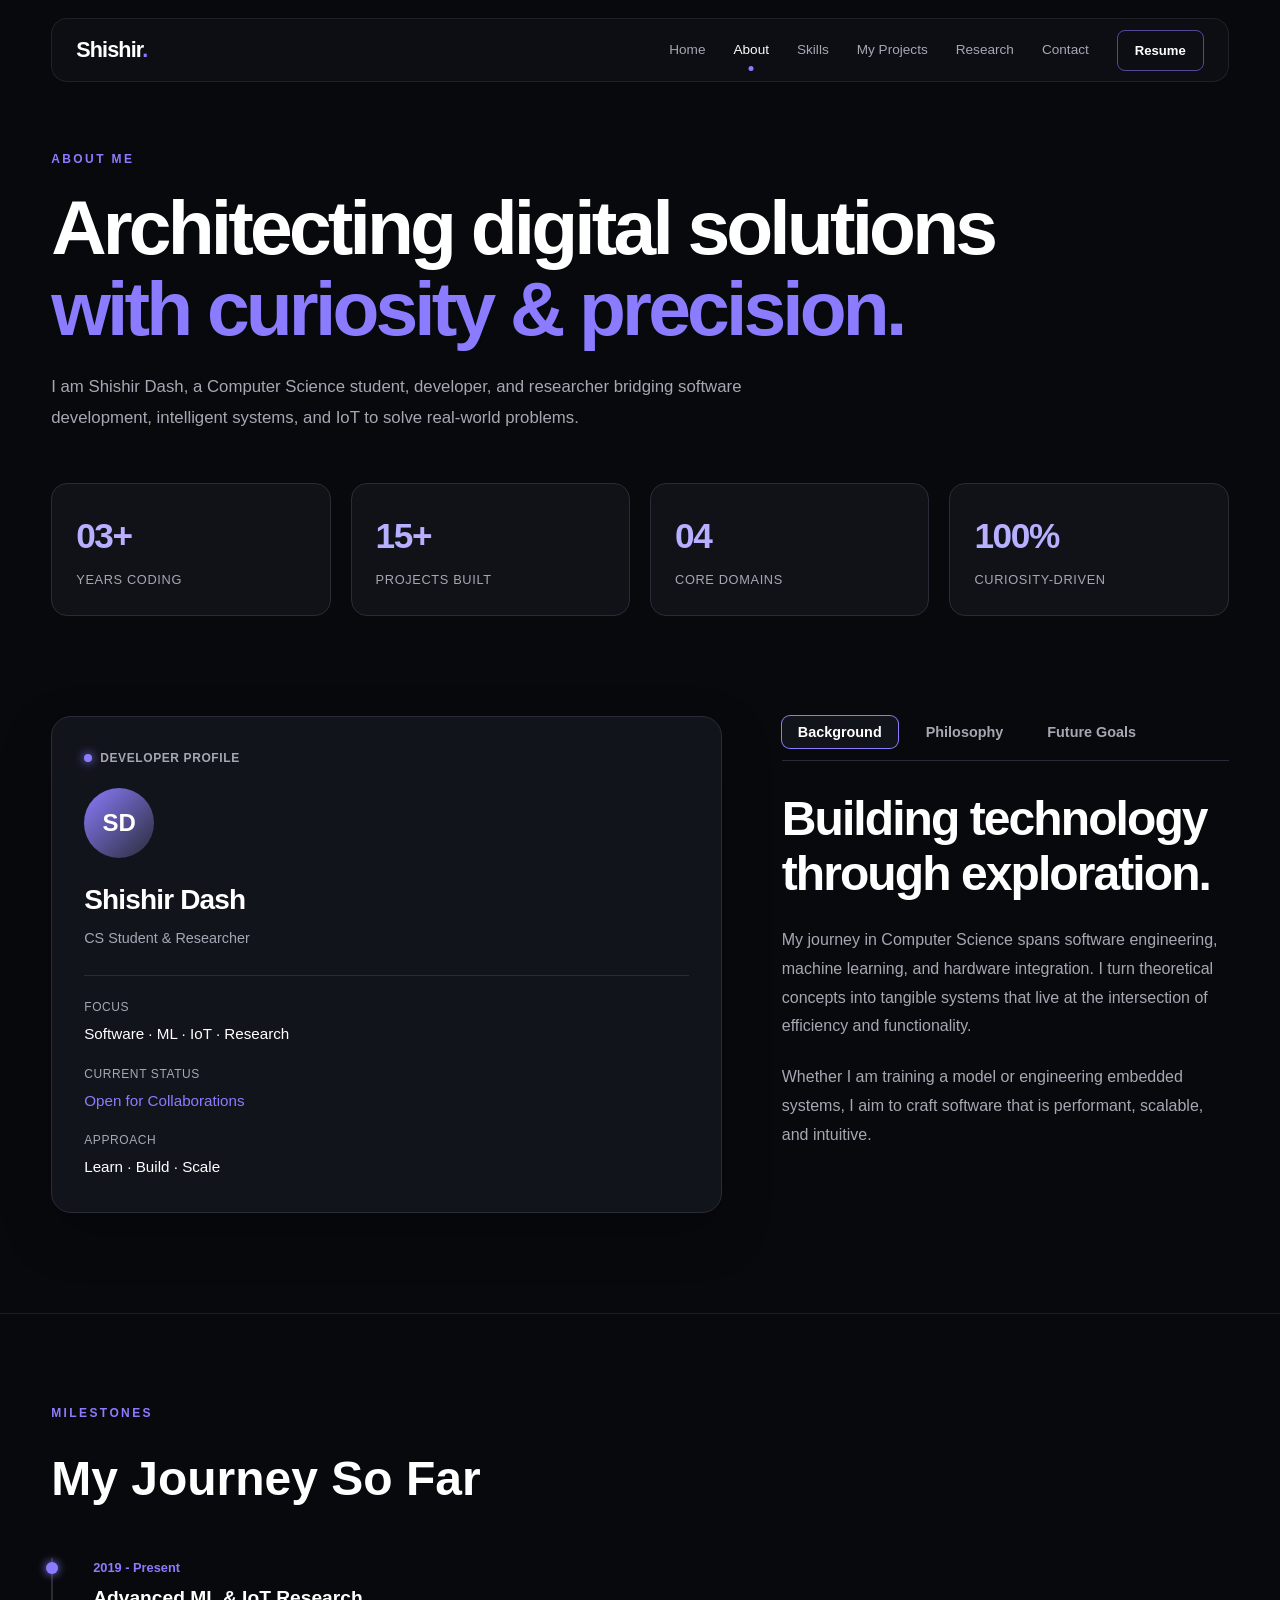
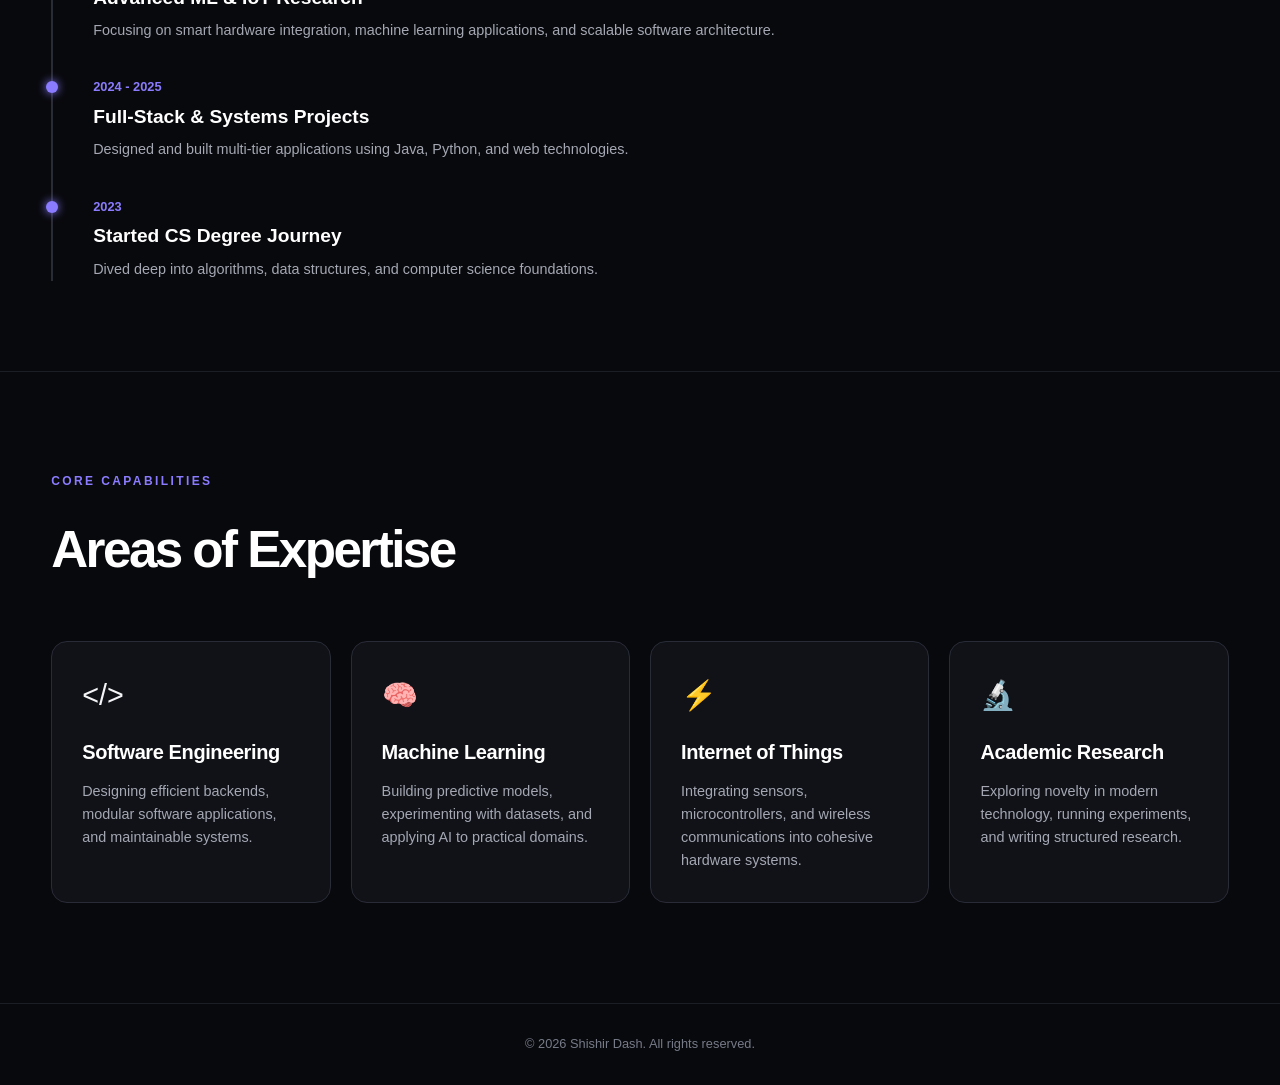
==== commit 2182194c: "Update about.html" ====
--- a/about.html
+++ b/about.html
@@ -146,7 +146,7 @@
                 <div class="timeline-container">
                     <div class="timeline-item">
                         <div class="timeline-dot"></div>
-                        <div class="timeline-date">2026 - Present</div>
+                        <div class="timeline-date">2019 - Present</div>
                         <div class="timeline-content">
                             <h3>Advanced ML & IoT Research</h3>
                             <p>Focusing on smart hardware integration, machine learning applications, and scalable software architecture.</p>
--- a/style.css
+++ b/style.css
@@ -427,6 +427,44 @@
     line-height: 1.8;
 }
 
+/* About Quick Stats Grid */
+.about-stats-grid {
+    display: grid;
+    grid-template-columns: repeat(auto-fit, minmax(180px, 1fr));
+    gap: 20px;
+    margin-top: 50px;
+}
+
+.stat-card {
+    background: var(--background-light);
+    border: 1px solid var(--border);
+    padding: 24px;
+    border-radius: 16px;
+    display: flex;
+    flex-direction: column;
+    gap: 6px;
+    transition: transform 0.25s ease, border-color 0.25s ease;
+}
+
+.stat-card:hover {
+    transform: translateY(-4px);
+    border-color: var(--accent);
+}
+
+.stat-number {
+    font-size: 2.2rem;
+    font-weight: 800;
+    color: var(--accent-light);
+    letter-spacing: -0.04em;
+}
+
+.stat-label {
+    font-size: 0.8rem;
+    color: var(--text-muted);
+    text-transform: uppercase;
+    letter-spacing: 0.05em;
+}
+
 /* About Layout Grid */
 .about-page {
     padding: 40px 0 100px;
@@ -452,6 +490,57 @@
     font-size: 1rem;
     line-height: 1.8;
     margin-bottom: 22px;
+}
+
+/* Interactive Narrative Tabs */
+.about-tabs {
+    display: flex;
+    gap: 12px;
+    margin-bottom: 30px;
+    border-bottom: 1px solid var(--border);
+    padding-bottom: 12px;
+}
+
+.tab-btn {
+    background: transparent;
+    border: none;
+    color: var(--text-muted);
+    font-size: 0.9rem;
+    font-weight: 600;
+    padding: 8px 16px;
+    cursor: pointer;
+    border-radius: 8px;
+    transition: all 0.25s ease;
+}
+
+.tab-btn.active, 
+.tab-btn:hover {
+    color: #ffffff;
+    background: var(--card);
+}
+
+.tab-btn.active {
+    box-shadow: 0 0 0 1px var(--accent);
+}
+
+.tab-content {
+    display: none;
+    animation: fadeIn 0.35s ease;
+}
+
+.tab-content.active {
+    display: block;
+}
+
+@keyframes fadeIn {
+    from { 
+        opacity: 0; 
+        transform: translateY(6px); 
+    }
+    to { 
+        opacity: 1; 
+        transform: translateY(0); 
+    }
 }
 
 /* Profile Card Side Component */
@@ -482,6 +571,20 @@
     box-shadow: 0 0 10px var(--accent);
 }
 
+.profile-avatar-placeholder {
+    width: 70px;
+    height: 70px;
+    border-radius: 50%;
+    background: linear-gradient(135deg, var(--accent), var(--border));
+    display: flex;
+    align-items: center;
+    justify-content: center;
+    font-size: 1.5rem;
+    font-weight: 700;
+    color: #ffffff;
+    margin-bottom: 20px;
+}
+
 .profile-card-content h3 {
     font-size: 1.75rem;
     color: #ffffff;
@@ -516,6 +619,65 @@
     color: #ffffff;
     font-size: 0.95rem;
     font-weight: 500;
+}
+
+.accent-text {
+    color: var(--accent) !important;
+}
+
+/* Timeline / Milestones Section */
+.about-timeline {
+    padding: 90px 0;
+    border-top: 1px solid #1c1e26;
+}
+
+.about-timeline h2 {
+    font-size: clamp(2rem, 4vw, 3rem);
+    color: #ffffff;
+    margin-bottom: 40px;
+}
+
+.timeline-container {
+    position: relative;
+    padding-left: 20px;
+    border-left: 2px solid var(--border);
+    display: flex;
+    flex-direction: column;
+    gap: 35px;
+}
+
+.timeline-item {
+    position: relative;
+    padding-left: 20px;
+}
+
+.timeline-dot {
+    position: absolute;
+    left: -27px;
+    top: 4px;
+    width: 12px;
+    height: 12px;
+    border-radius: 50%;
+    background: var(--accent);
+    box-shadow: 0 0 10px var(--accent);
+}
+
+.timeline-date {
+    font-size: 0.8rem;
+    color: var(--accent);
+    font-weight: 600;
+    margin-bottom: 4px;
+}
+
+.timeline-content h3 {
+    font-size: 1.2rem;
+    color: #ffffff;
+    margin-bottom: 6px;
+}
+
+.timeline-content p {
+    color: var(--text-muted);
+    font-size: 0.9rem;
 }
 
 /* What I Do Section */
@@ -555,6 +717,11 @@
     color: var(--accent);
     font-family: monospace;
     font-size: 0.85rem;
+}
+
+.focus-icon {
+    font-size: 1.8rem;
+    margin-bottom: 10px;
 }
 
 .focus-card h3 {
@@ -716,6 +883,7 @@
     }
 
     .about-page,
+    .about-timeline,
     .about-focus,
     .skills,
     .research,
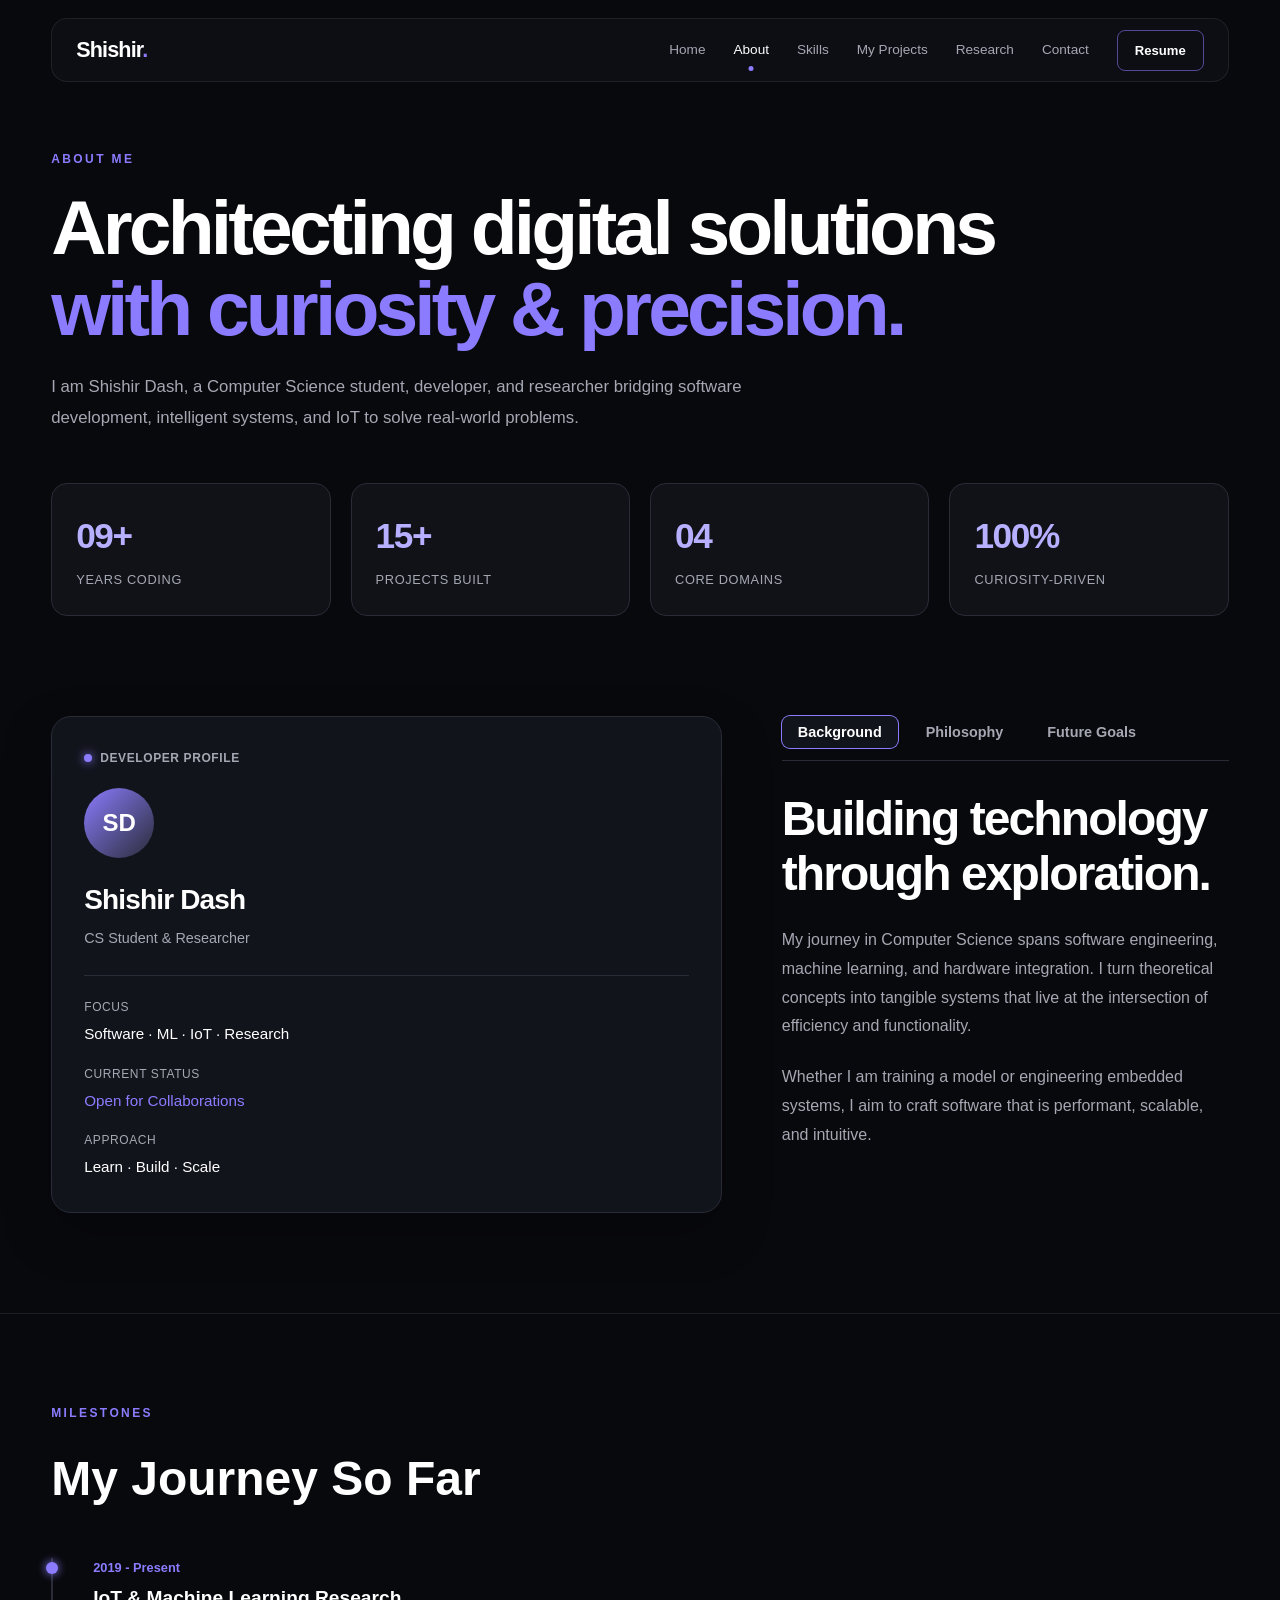
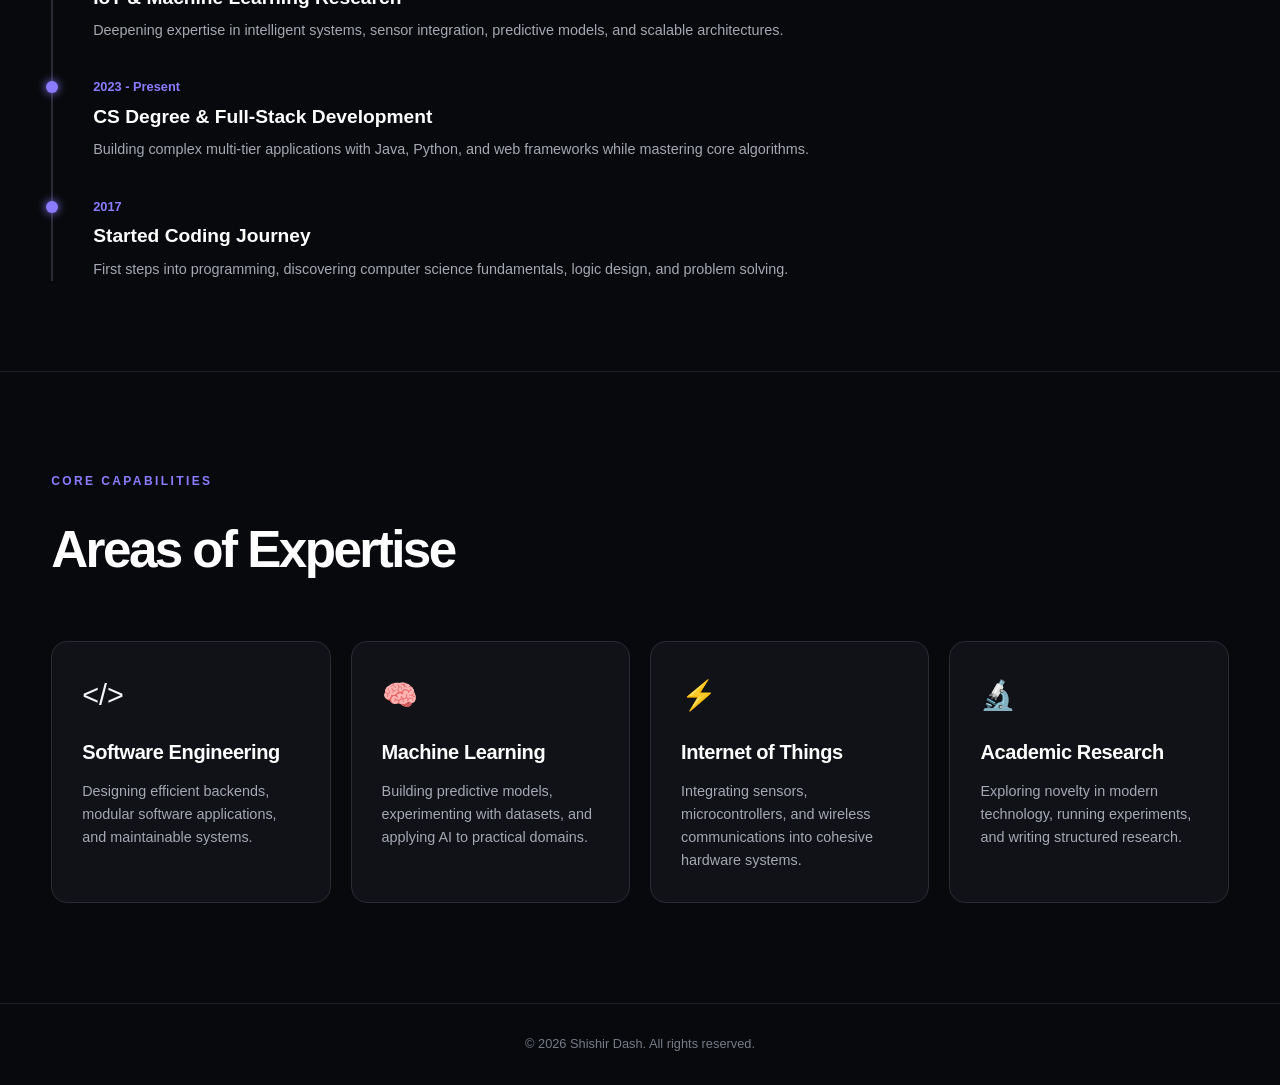
==== commit b795967e: "Fix HTML structure and update content in about.html" ====
--- a/about.html
+++ b/about.html
@@ -28,7 +28,7 @@
                 <a href="#" class="resume-btn">Resume</a>
             </nav>
 
-            <button class="menu-toggle" idmenuToggle" aria-label="Open navigation menu">☰</button>
+            <button class="menu-toggle" id="menuToggle" aria-label="Open navigation menu">☰</button>
         </div>
     </header>
 
@@ -47,7 +47,7 @@
                 <!-- Dynamic Quick Stats Grid -->
                 <div class="about-stats-grid">
                     <div class="stat-card">
-                        <span class="stat-number">03+</span>
+                        <span class="stat-number">09+</span>
                         <span class="stat-label">Years Coding</span>
                     </div>
                     <div class="stat-card">
@@ -148,26 +148,26 @@
                         <div class="timeline-dot"></div>
                         <div class="timeline-date">2019 - Present</div>
                         <div class="timeline-content">
-                            <h3>Advanced ML & IoT Research</h3>
-                            <p>Focusing on smart hardware integration, machine learning applications, and scalable software architecture.</p>
+                            <h3>IoT & Machine Learning Research</h3>
+                            <p>Deepening expertise in intelligent systems, sensor integration, predictive models, and scalable architectures.</p>
                         </div>
                     </div>
 
                     <div class="timeline-item">
                         <div class="timeline-dot"></div>
-                        <div class="timeline-date">2024 - 2025</div>
+                        <div class="timeline-date">2023 - Present</div>
                         <div class="timeline-content">
-                            <h3>Full-Stack & Systems Projects</h3>
-                            <p>Designed and built multi-tier applications using Java, Python, and web technologies.</p>
+                            <h3>CS Degree & Full-Stack Development</h3>
+                            <p>Building complex multi-tier applications with Java, Python, and web frameworks while mastering core algorithms.</p>
                         </div>
                     </div>
 
                     <div class="timeline-item">
                         <div class="timeline-dot"></div>
-                        <div class="timeline-date">2023</div>
+                        <div class="timeline-date">2017</div>
                         <div class="timeline-content">
-                            <h3>Started CS Degree Journey</h3>
-                            <p>Dived deep into algorithms, data structures, and computer science foundations.</p>
+                            <h3>Started Coding Journey</h3>
+                            <p>First steps into programming, discovering computer science fundamentals, logic design, and problem solving.</p>
                         </div>
                     </div>
                 </div>
